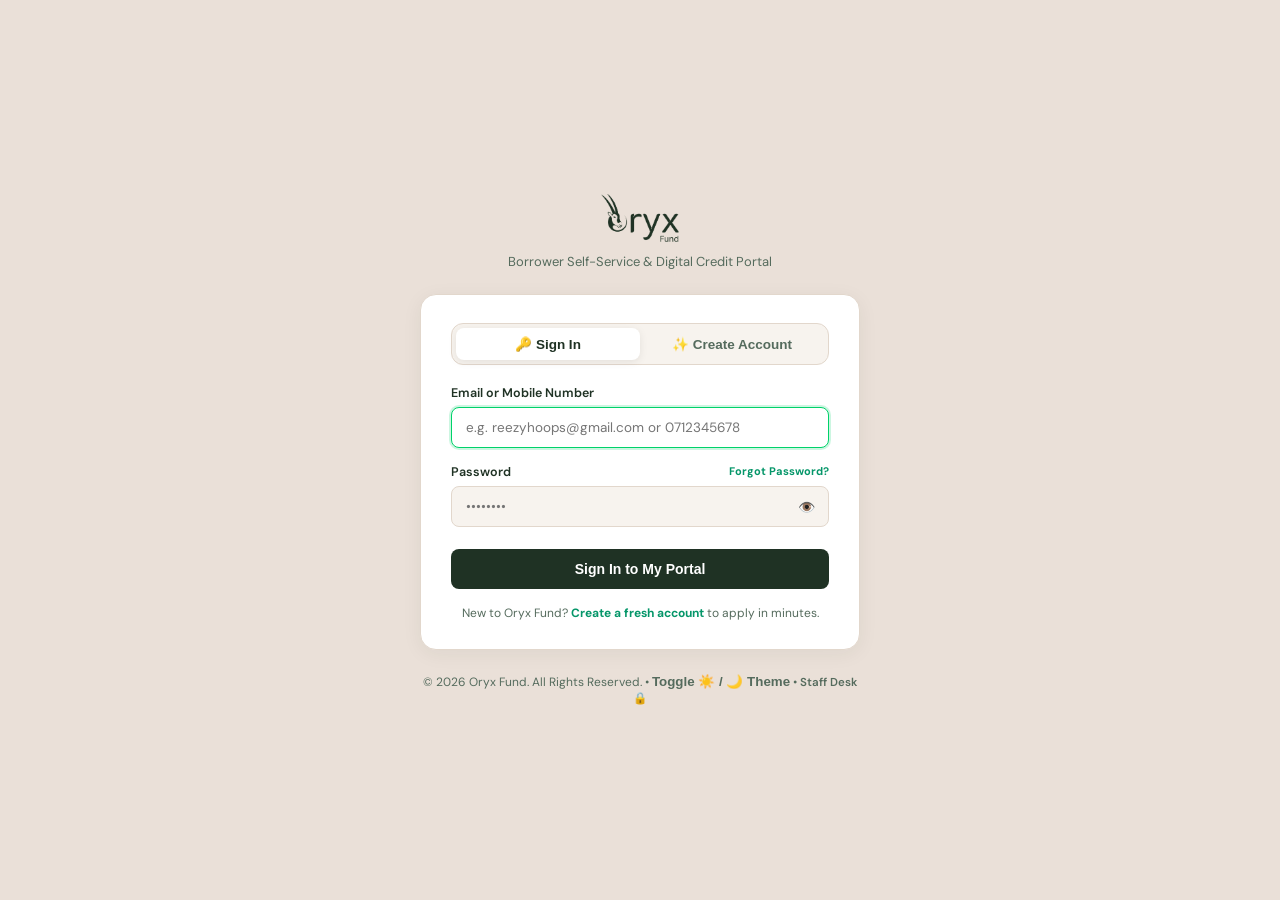
==== index.html @ a0e49831 "fix(theme): Remove noise overlay and set clean neutral obsidian dark mode background" ====
<!DOCTYPE html>
<html lang="en" data-theme="light">
<head>
  <meta charset="UTF-8">
  <meta name="viewport" content="width=device-width, initial-scale=1.0">
  <title>My Loans — Oryx Fund</title>
  <meta name="description" content="View active loans, amortizations, submit repayments via M-Pesa STK Push, and track applications.">
  <link rel="icon" type="image/png" href="assets/images/oryx-mark-dark.png">
  
  <link rel="preconnect" href="https://fonts.googleapis.com">
  <link rel="preconnect" href="https://fonts.gstatic.com" crossorigin>
  <link href="https://fonts.googleapis.com/css2?family=DM+Sans:ital,opsz,wght@0,9..40,400;0,9..40,500;0,9..40,600;0,9..40,700;0,9..40,800&family=IBM+Plex+Mono:wght@400;500;600;700&display=swap" rel="stylesheet">

  <style>
/* ==========================================================================
   ORYX FUND DIGITAL LENDING PLATFORM — BESPOKE CINEMATIC STYLES
   ========================================================================== */
:root, [data-theme="light"], [data-theme-mode="light"] {
  --bg-body: #EAE0D8;
  --bg-card: #FFFFFF;
  --bg-surface: #F5EFEA;
  --bg-surface-elevated: #FFFFFF;
  --text-color: #121A14;
  --text-muted: #556B5D;
  --text-dim: #7E9284;
  --border-color: #D8CCC1;
  --border-light: #ECE5DC;
  --primary-color: #1F3224;
  --primary-hover: #16251A;
  --accent-green: #059669;
  --accent-emerald: #00D26A;
  --accent-gold: #C1440E;
  --accent-amber: #D97706;
  --accent-red: #DC2626;
  --hero-bg: #1F3224;
  --hero-text: #FAF8F5;
  --card-shadow: 0 4px 24px rgba(31, 50, 36, 0.07);
  --modal-backdrop: rgba(18, 26, 20, 0.65);
  --font-body: -apple-system, BlinkMacSystemFont, "DM Sans", "Segoe UI", Roboto, sans-serif;
  --font-mono: 'IBM Plex Mono', SFMono-Regular, Menlo, Monaco, Consolas, monospace;
}

[data-theme="dark"], html.dark, body.dark, [data-theme-mode="dark"] {
  --bg-body: #09090B;
  --bg-card: #121215;
  --bg-surface: #18181C;
  --bg-surface-elevated: #202025;
  --text-color: #FAF8F5;
  --text-muted: #A1A1AA;
  --text-dim: #71717A;
  --border-color: #27272A;
  --border-light: #1E1E22;
  --primary-color: #00D26A;
  --primary-hover: #05E575;
  --accent-green: #00D26A;
  --accent-emerald: #00D26A;
  --accent-gold: #F59E0B;
  --accent-amber: #F59E0B;
  --accent-red: #EF4444;
  --hero-bg: #121215;
  --hero-text: #FAF8F5;
  --card-shadow: 0 12px 32px -5px rgba(0, 0, 0, 0.7);
  --modal-backdrop: rgba(0, 0, 0, 0.85);
}

* {
  box-sizing: border-box;
  margin: 0;
  padding: 0;
  transition: background-color 0.15s ease, border-color 0.15s ease, color 0.15s ease;
}

body {
  background-color: var(--bg-body) !important;
  color: var(--text-color) !important;
  font-family: var(--font-body) !important;
  min-height: 100vh;
  line-height: 1.5;
  overflow-x: hidden;
}

/* CLEAN BESPOKE STYLING */

/* FULL-WIDTH STICKY NAVBAR */
.oryx-navbar {
  position: sticky;
  top: 0;
  z-index: 1000;
  background: rgba(234, 224, 216, 0.94);
  backdrop-filter: blur(14px);
  -webkit-backdrop-filter: blur(14px);
  border-bottom: 1px solid var(--border-color);
  padding: 10px 24px;
  width: 100%;
  box-sizing: border-box;
}

[data-theme="dark"] .oryx-navbar,
html.dark .oryx-navbar {
  background: rgba(9, 9, 11, 0.94);
  border-bottom-color: var(--border-color);
}

.oryx-nav-inner {
  max-width: 1080px;
  margin: 0 auto;
  display: flex;
  align-items: center;
  justify-content: space-between;
  gap: 16px;
}

.oryx-brand {
  display: flex;
  align-items: center;
  text-decoration: none;
}

.oryx-logo-img {
  height: 38px;
  width: auto;
  max-width: 150px;
  object-fit: contain;
  display: block;
}

.oryx-logo-light { display: block !important; }
.oryx-logo-dark { display: none !important; }

[data-theme="dark"] .oryx-logo-light,
html.dark .oryx-logo-light {
  display: none !important;
}

[data-theme="dark"] .oryx-logo-dark,
html.dark .oryx-logo-dark {
  display: block !important;
}

/* CAPSULE NAV SYSTEM */
.oryx-nav-desktop-capsules {
  display: flex;
  align-items: center;
  gap: 10px;
}

.oryx-capsules-nav {
  display: flex;
  align-items: center;
  gap: 4px;
  background: rgba(31, 50, 36, 0.05);
  padding: 4px;
  border-radius: 9999px;
  border: 1px solid var(--border-color);
}

[data-theme="dark"] .oryx-capsules-nav,
html.dark .oryx-capsules-nav {
  background: var(--bg-surface);
  border-color: var(--border-color);
}

.oryx-capsule-tab {
  display: inline-flex;
  align-items: center;
  justify-content: center;
  padding: 6px 16px;
  border-radius: 9999px;
  font-size: 13px;
  font-weight: 500;
  color: var(--text-color);
  text-decoration: none;
  transition: all 0.15s ease;
  white-space: nowrap;
}

[data-theme="dark"] .oryx-capsule-tab,
html.dark .oryx-capsule-tab {
  color: #FAF8F5;
}

.oryx-capsule-tab:hover:not(.active) {
  background: rgba(31, 50, 36, 0.07);
}

[data-theme="dark"] .oryx-capsule-tab:hover:not(.active),
html.dark .oryx-capsule-tab:hover:not(.active) {
  background: rgba(255, 255, 255, 0.08);
}

.oryx-capsule-tab.active {
  background: #1F3224 !important;
  color: #FFFFFF !important;
  font-weight: 700;
  box-shadow: 0 2px 8px rgba(31, 50, 36, 0.25);
}

[data-theme="dark"] .oryx-capsule-tab.active,
html.dark .oryx-capsule-tab.active {
  background: #00D26A !important;
  color: #000000 !important;
  box-shadow: 0 2px 10px rgba(0, 210, 106, 0.35);
}

.oryx-theme-toggle-btn {
  width: 36px;
  height: 36px;
  border-radius: 50%;
  background: transparent;
  border: 1px solid var(--border-color);
  color: var(--text-color);
  display: flex;
  align-items: center;
  justify-content: center;
  cursor: pointer;
  transition: all 0.15s ease;
}

[data-theme="dark"] .oryx-theme-toggle-btn,
html.dark .oryx-theme-toggle-btn {
  border-color: var(--border-color);
  color: #FAF8F5;
}

.oryx-theme-toggle-btn:hover {
  border-color: var(--primary-color);
  transform: translateY(-1px);
}

.sun-icon { display: none; }
.moon-icon { display: block; }

[data-theme="dark"] .sun-icon,
html.dark .sun-icon { display: block; }

[data-theme="dark"] .moon-icon,
html.dark .moon-icon { display: none; }

/* MOBILE NAVIGATION */
.oryx-nav-mobile-right { display: none; }
.oryx-mobile-capsules-bar { display: none; }

@media (max-width: 768px) {
  .oryx-nav-desktop-capsules { display: none !important; }
  .oryx-nav-mobile-right {
    display: flex !important;
    align-items: center;
    gap: 8px;
  }
  .oryx-mobile-capsules-bar {
    display: block !important;
    padding-top: 6px;
    margin-top: 6px;
    border-top: 1px solid var(--border-color);
  }
  .oryx-mobile-capsules-track {
    display: flex;
    align-items: center;
    gap: 6px;
    overflow-x: auto;
    padding-bottom: 4px;
  }
  .oryx-mobile-capsules-track .oryx-capsule-tab {
    padding: 5px 12px;
    font-size: 12px;
    border: 1px solid var(--border-color);
    background: var(--bg-card);
  }
}

/* MAIN CONTAINER */
.oryx-portal-wrapper {
  max-width: 1080px;
  margin: 24px auto 80px;
  padding: 0 16px;
  box-sizing: border-box;
}

/* HERO CARD (EXACT LOCALHOST 1:1) */
.oryx-hero-card {
  background: var(--hero-bg);
  color: #FFFFFF;
  border-radius: 16px;
  padding: 24px 28px;
  margin-bottom: 24px;
  box-shadow: 0 8px 24px rgba(31, 50, 36, 0.12);
  position: relative;
}

[data-theme="dark"] .oryx-hero-card {
  background: var(--hero-bg);
  border: 1px solid var(--border-color);
  box-shadow: 0 8px 32px rgba(0, 0, 0, 0.6);
}

.hero-top-row {
  display: flex;
  align-items: center;
  justify-content: space-between;
  margin-bottom: 12px;
}

.oryx-badge {
  display: inline-block;
  background: rgba(255, 255, 255, 0.12);
  border: 1px solid rgba(255, 255, 255, 0.2);
  color: #FAF8F5;
  font-size: 11px;
  font-weight: 700;
  letter-spacing: 0.08em;
  padding: 4px 10px;
  border-radius: 20px;
  text-transform: uppercase;
}

.user-greeting {
  font-size: 12.5px;
  color: #D6DFD8;
  font-weight: 500;
}

.hero-main-row {
  display: flex;
  align-items: flex-end;
  justify-content: space-between;
  gap: 20px;
}

.oryx-title {
  font-size: 24px;
  font-weight: 700;
  margin: 0 0 6px 0;
  color: #FAF8F5;
  letter-spacing: -0.01em;
}

.oryx-subtitle {
  font-size: 13.5px;
  color: #D6DFD8;
  margin: 0;
  max-width: 620px;
  line-height: 1.45;
}

.oryx-hero-btn {
  display: inline-flex;
  align-items: center;
  gap: 6px;
  background: #FFFFFF !important;
  color: #1F3224 !important;
  font-size: 13.5px;
  font-weight: 700;
  padding: 10px 18px;
  border-radius: 8px;
  text-decoration: none;
  white-space: nowrap;
  transition: all 0.15s ease;
  box-shadow: 0 2px 8px rgba(0, 0, 0, 0.15);
}

.oryx-hero-btn:hover {
  background: #FAF8F5 !important;
  transform: translateY(-1px);
}

[data-theme="dark"] .oryx-hero-btn {
  background: #00D26A !important;
  color: #000000 !important;
  font-weight: 800 !important;
}
[data-theme="dark"] .oryx-hero-btn:hover {
  background: #05E575 !important;
}

/* 4-STEP WIZARD STEPPERS */
.oryx-steps-container {
  display: flex;
  align-items: center;
  justify-content: space-between;
  margin-top: 24px;
  padding-top: 20px;
  border-top: 1px solid rgba(255, 255, 255, 0.15);
}

.oryx-step {
  display: flex;
  align-items: center;
  gap: 8px;
  cursor: pointer;
  opacity: 0.55;
  transition: all 0.2s ease;
}

.oryx-step.active {
  opacity: 1;
  font-weight: 700;
}

.oryx-step.completed {
  opacity: 0.95;
}

.step-num {
  width: 24px;
  height: 24px;
  border-radius: 50%;
  background: rgba(255, 255, 255, 0.15);
  color: #FFFFFF;
  display: flex;
  align-items: center;
  justify-content: center;
  font-size: 11.5px;
  font-weight: 700;
  border: 1px solid rgba(255, 255, 255, 0.3);
}

.oryx-step.active .step-num {
  background: #FFFFFF;
  color: #1F3224;
  border-color: #FFFFFF;
}

[data-theme="dark"] .oryx-step.active .step-num {
  background: #00D26A;
  color: #000000;
  border-color: #00D26A;
}

.oryx-step.completed .step-num {
  background: rgba(0, 210, 106, 0.3);
  color: #00D26A;
  border-color: #00D26A;
}

.step-label {
  font-size: 12.5px;
  color: #FAF8F5;
}

.step-divider {
  flex: 1;
  height: 1px;
  background: rgba(255, 255, 255, 0.2);
  margin: 0 12px;
}

.step-divider.completed {
  background: #00D26A;
}

/* STATS KPI GRID */
.oryx-stats-grid {
  display: grid;
  grid-template-columns: repeat(3, 1fr);
  gap: 16px;
  margin-bottom: 24px;
}

.oryx-stat-card {
  background: var(--bg-card);
  border: 1px solid var(--border-color);
  border-radius: 14px;
  padding: 18px 20px;
  display: flex;
  align-items: center;
  gap: 16px;
  box-shadow: var(--card-shadow);
  transition: transform 0.2s cubic-bezier(0.25, 0.46, 0.45, 0.94), box-shadow 0.2s ease;
}

.oryx-stat-card:hover {
  transform: translateY(-3px);
  box-shadow: 0 8px 24px rgba(0, 0, 0, 0.1);
}

.stat-icon-wrap {
  width: 44px;
  height: 44px;
  border-radius: 10px;
  background: var(--bg-surface);
  border: 1px solid var(--border-color);
  display: flex;
  align-items: center;
  justify-content: center;
  color: var(--primary-color);
  flex-shrink: 0;
}

[data-theme="dark"] .stat-icon-wrap {
  color: #00D26A;
}

.stat-icon-wrap.highlight {
  color: #D97706;
}

.stat-content {
  display: flex;
  flex-direction: column;
}

.stat-label {
  font-size: 11px;
  font-weight: 700;
  color: var(--text-muted);
  text-transform: uppercase;
  letter-spacing: 0.05em;
  font-family: var(--font-mono);
  margin-bottom: 4px;
}

.stat-val {
  font-size: 18px;
  font-weight: 700;
  color: var(--text-color);
  font-family: var(--font-mono);
}

/* PORTAL CARDS & FORMS */
.oryx-portal-card {
  background: var(--bg-card);
  border: 1px solid var(--border-color);
  border-radius: 16px;
  padding: 26px 28px;
  margin-bottom: 24px;
  box-shadow: var(--card-shadow);
}

.card-section-head {
  display: flex;
  align-items: center;
  justify-content: space-between;
  margin-bottom: 20px;
  padding-bottom: 14px;
  border-bottom: 1px solid var(--border-light);
}

.section-title {
  font-size: 18px;
  font-weight: 700;
  color: var(--text-color);
  margin: 0 0 4px 0;
}

.section-desc {
  font-size: 13px;
  color: var(--text-muted);
  margin: 0;
}

/* EMPTY STATES */
.oryx-empty-state {
  padding: 40px 20px;
  text-align: center;
  display: flex;
  flex-direction: column;
  align-items: center;
  justify-content: center;
}

.empty-icon-wrap {
  width: 56px;
  height: 56px;
  border-radius: 50%;
  background: var(--bg-surface);
  border: 1px solid var(--border-color);
  display: flex;
  align-items: center;
  justify-content: center;
  color: var(--text-muted);
  margin-bottom: 16px;
}

.empty-title {
  font-size: 16px;
  font-weight: 700;
  color: var(--text-color);
  margin-bottom: 6px;
}

.empty-desc {
  font-size: 13.5px;
  color: var(--text-muted);
  max-width: 440px;
  line-height: 1.45;
  margin-bottom: 20px;
}

/* BUTTONS & CONTROLS */
.oryx-btn {
  display: inline-flex;
  align-items: center;
  justify-content: center;
  gap: 8px;
  padding: 10px 20px;
  border-radius: 8px;
  font-size: 13.5px;
  font-weight: 700;
  cursor: pointer;
  border: none;
  transition: all 0.18s cubic-bezier(0.25, 0.46, 0.45, 0.94);
  text-decoration: none;
}

.oryx-btn:hover {
  transform: scale(1.02);
}

.oryx-btn-primary {
  background: #1F3224 !important;
  color: #FFFFFF !important;
  box-shadow: 0 2px 8px rgba(31, 50, 36, 0.15);
}

.oryx-btn-primary:hover {
  background: #2D4834 !important;
}

[data-theme="dark"] .oryx-btn-primary {
  background: #00D26A !important;
  border: none !important;
  color: #000000 !important;
  font-weight: 800 !important;
}

[data-theme="dark"] .oryx-btn-primary:hover {
  background: #05E575 !important;
}

.oryx-btn-secondary {
  background: var(--bg-surface) !important;
  color: var(--text-color) !important;
  border: 1px solid var(--border-color) !important;
}

.oryx-btn-secondary:hover {
  background: var(--border-light) !important;
}

.oryx-btn-mpesa {
  background: linear-gradient(135deg, #00D26A 0%, #059669 100%) !important;
  color: #000000 !important;
  font-weight: 800 !important;
  box-shadow: 0 4px 14px rgba(0, 210, 106, 0.35) !important;
}

.oryx-btn-mpesa:hover {
  background: linear-gradient(135deg, #00FF80 0%, #00D26A 100%) !important;
  box-shadow: 0 6px 18px rgba(0, 210, 106, 0.45) !important;
}

.oryx-btn-express {
  background: linear-gradient(135deg, #00D26A 0%, #059669 100%) !important;
  color: #000000 !important;
  font-weight: 800 !important;
  box-shadow: 0 4px 14px rgba(0, 210, 106, 0.35) !important;
}

.oryx-btn-express:hover {
  background: linear-gradient(135deg, #00FF80 0%, #00D26A 100%) !important;
  box-shadow: 0 6px 18px rgba(0, 210, 106, 0.45) !important;
}

/* FORM INPUTS & GRIDS */
.form-grid-2 {
  display: grid;
  grid-template-columns: 1fr 1fr;
  gap: 16px;
  margin-bottom: 16px;
}

.form-grid-3 {
  display: grid;
  grid-template-columns: repeat(3, 1fr);
  gap: 16px;
  margin-bottom: 16px;
}

@media (max-width: 768px) {
  .oryx-stats-grid { grid-template-columns: 1fr; }
  .form-grid-2, .form-grid-3 { grid-template-columns: 1fr; }
  .hero-main-row { flex-direction: column; align-items: flex-start; }
  .oryx-steps-container { flex-direction: column; align-items: flex-start; gap: 12px; }
  .step-divider { display: none; }
}

.form-group {
  display: flex;
  flex-direction: column;
  margin-bottom: 14px;
}

.form-label {
  font-size: 12.5px;
  font-weight: 600;
  color: var(--text-color);
  margin-bottom: 6px;
}

.req { color: #DC2626; margin-left: 2px; }

.form-control, .oryx-input, .oryx-select {
  width: 100%;
  padding: 10px 14px;
  border-radius: 8px;
  border: 1px solid var(--border-color);
  background: var(--bg-surface);
  color: var(--text-color);
  font-size: 13.5px;
  font-family: var(--font-body);
  outline: none;
  box-sizing: border-box;
  transition: all 0.15s ease;
}

.form-control:focus, .oryx-input:focus, .oryx-select:focus {
  border-color: var(--primary-color);
  background: var(--bg-card);
  box-shadow: 0 0 0 2px rgba(31, 50, 36, 0.12);
}

[data-theme="dark"] .form-control:focus,
[data-theme="dark"] .oryx-input:focus,
[data-theme="dark"] .oryx-select:focus {
  box-shadow: 0 0 0 2px rgba(0, 210, 106, 0.25);
}

/* PRODUCT CARDS GRID */
.product-cards-grid {
  display: grid;
  grid-template-columns: repeat(2, 1fr);
  gap: 14px;
  margin-bottom: 20px;
}

@media (max-width: 600px) {
  .product-cards-grid { grid-template-columns: 1fr; }
}

.product-card {
  border: 1.5px solid var(--border-color);
  background: var(--bg-surface);
  border-radius: 12px;
  padding: 16px;
  cursor: pointer;
  transition: all 0.2s ease;
}

.product-card:hover {
  border-color: var(--primary-color);
  background: var(--bg-card);
  transform: translateY(-2px);
}

.product-card.selected {
  border-color: var(--primary-color);
  background: rgba(31, 50, 36, 0.04);
  box-shadow: 0 0 0 2px var(--primary-color);
}

[data-theme="dark"] .product-card.selected {
  border-color: #00D26A;
  background: rgba(0, 210, 106, 0.08);
  box-shadow: 0 0 0 2px #00D26A;
}

.pcard-title {
  font-size: 14.5px;
  font-weight: 700;
  color: var(--text-color);
  margin-bottom: 4px;
}

.pcard-desc {
  font-size: 12px;
  color: var(--text-muted);
  margin-bottom: 8px;
}

.pcard-rate {
  font-size: 12px;
  font-weight: 700;
  color: var(--accent-green);
  font-family: var(--font-mono);
}

/* LIVE METRICS HUD */
.metrics-live-hud {
  display: grid;
  grid-template-columns: repeat(4, 1fr);
  gap: 12px;
  background: var(--bg-surface);
  border: 1px solid var(--border-color);
  border-radius: 12px;
  padding: 16px 20px;
  margin: 20px 0;
}

@media (max-width: 768px) {
  .metrics-live-hud { grid-template-columns: 1fr 1fr; }
}

.hud-title {
  font-size: 10.5px;
  font-weight: 700;
  color: var(--text-muted);
  text-transform: uppercase;
  letter-spacing: 0.05em;
}

.hud-number {
  font-family: var(--font-mono);
  font-size: 17px;
  font-weight: 700;
  color: var(--text-color);
  margin-top: 4px;
}

/* DISBURSAL CARDS */
.disbursal-options-grid {
  display: grid;
  grid-template-columns: 1fr 1fr;
  gap: 14px;
  margin-top: 8px;
}

@media (max-width: 600px) {
  .disbursal-options-grid { grid-template-columns: 1fr; }
}

.disbursal-option-card {
  border: 1.5px solid var(--border-color);
  background: var(--bg-surface);
  border-radius: 12px;
  padding: 14px 16px;
  display: flex;
  align-items: center;
  gap: 12px;
  cursor: pointer;
  transition: all 0.15s ease;
}

.disbursal-option-card.selected {
  border-color: var(--primary-color);
  background: rgba(31, 50, 36, 0.04);
  box-shadow: 0 0 0 2px var(--primary-color);
}

[data-theme="dark"] .disbursal-option-card.selected {
  border-color: #00D26A;
  background: rgba(0, 210, 106, 0.08);
  box-shadow: 0 0 0 2px #00D26A;
}

/* DTI METER */
.dti-meter-wrapper {
  background: var(--bg-surface);
  border: 1px solid var(--border-color);
  border-radius: 12px;
  padding: 16px 20px;
  margin-top: 14px;
}

.dti-bar-track {
  height: 8px;
  background: rgba(0,0,0,0.1);
  border-radius: 4px;
  position: relative;
  overflow: hidden;
  margin: 10px 0;
}

[data-theme="dark"] .dti-bar-track {
  background: rgba(255,255,255,0.1);
}

.dti-bar-fill {
  height: 100%;
  width: 32%;
  background: linear-gradient(90deg, #00D26A 0%, #D97706 70%, #EF4444 100%);
  border-radius: 4px;
  transition: width 0.3s cubic-bezier(0.25, 0.46, 0.45, 0.94);
}

/* DROPZONE STYLES */
.oryx-dropzone {
  border: 2px dashed var(--border-color);
  background: var(--bg-surface);
  border-radius: 12px;
  padding: 24px 20px;
  text-align: center;
  cursor: pointer;
  transition: all 0.2s ease;
  position: relative;
}

.oryx-dropzone:hover, .oryx-dropzone.dragover {
  border-color: var(--accent-emerald);
  background: rgba(0, 210, 106, 0.04);
}

.dropzone-icon {
  font-size: 28px;
  margin-bottom: 8px;
}

.uploaded-file-chip {
  display: inline-flex;
  align-items: center;
  gap: 8px;
  background: rgba(0, 210, 106, 0.15);
  border: 1px solid #00D26A;
  color: var(--text-color);
  padding: 6px 14px;
  border-radius: 20px;
  font-size: 12px;
  font-weight: 600;
  margin-top: 10px;
}

/* MODAL SYSTEM (REPLACING PROMPT/ALERT) */
.oryx-modal-backdrop {
  position: fixed;
  top: 0; left: 0; right: 0; bottom: 0;
  background: var(--modal-backdrop);
  backdrop-filter: blur(10px);
  -webkit-backdrop-filter: blur(10px);
  display: flex;
  align-items: center;
  justify-content: center;
  z-index: 9999;
  padding: 20px;
  opacity: 0;
  pointer-events: none;
  transition: opacity 0.22s ease;
}

.oryx-modal-backdrop.active {
  opacity: 1;
  pointer-events: auto;
}

.oryx-modal-card {
  background: var(--bg-card);
  border: 1px solid var(--border-color);
  border-radius: 18px;
  padding: 32px 28px;
  max-width: 480px;
  width: 100%;
  box-shadow: 0 20px 60px rgba(0, 0, 0, 0.5);
  transform: scale(0.95);
  transition: transform 0.22s cubic-bezier(0.16, 1, 0.3, 1);
  position: relative;
}

.oryx-modal-backdrop.active .oryx-modal-card {
  transform: scale(1);
}

.modal-close-btn {
  position: absolute;
  top: 18px; right: 20px;
  background: transparent;
  border: none;
  font-size: 18px;
  color: var(--text-muted);
  cursor: pointer;
}

.modal-close-btn:hover { color: var(--text-color); }

/* AMORTIZATION TABLE ACCORDION */
.amort-table-wrap {
  margin-top: 20px;
  border: 1px solid var(--border-color);
  border-radius: 12px;
  overflow: hidden;
}

.amort-table {
  width: 100%;
  border-collapse: collapse;
  font-size: 12.5px;
}

.amort-table th {
  background: var(--bg-surface);
  color: var(--text-muted);
  font-weight: 700;
  text-align: left;
  padding: 10px 14px;
  border-bottom: 1px solid var(--border-color);
  font-family: var(--font-mono);
  font-size: 11px;
}

.amort-table td {
  padding: 10px 14px;
  border-bottom: 1px solid var(--border-light);
  color: var(--text-color);
  font-family: var(--font-mono);
}

.amort-table tr:last-child td {
  border-bottom: none;
}

/* LOAN PROGRESS PIPELINE */
.pipeline-track {
  display: flex;
  align-items: center;
  justify-content: space-between;
  margin: 16px 0 8px;
}

.pipeline-node {
  display: flex;
  flex-direction: column;
  align-items: center;
  gap: 4px;
  font-size: 11px;
  font-weight: 700;
}

.pipeline-dot {
  width: 22px;
  height: 22px;
  border-radius: 50%;
  background: var(--bg-surface);
  border: 1.5px solid var(--border-color);
  display: flex;
  align-items: center;
  justify-content: center;
  font-size: 10px;
}

.pipeline-node.done .pipeline-dot {
  background: #00D26A;
  color: #000;
  border-color: #00D26A;
}

.pipeline-node.current .pipeline-dot {
  background: #D97706;
  color: #FFF;
  border-color: #D97706;
  box-shadow: 0 0 0 3px rgba(217, 119, 6, 0.25);
  animation: pulseNode 1.5s infinite;
}

@keyframes pulseNode {
  0%, 100% { transform: scale(1); }
  50% { transform: scale(1.15); }
}

.pipeline-line {
  flex: 1;
  height: 2px;
  background: var(--border-color);
  margin: 0 6px 16px;
}

.pipeline-line.done {
  background: #00D26A;
}

/* APPLICATIONS LIST CARDS */
.app-item-card {
  border: 1px solid var(--border-color);
  background: var(--bg-surface);
  border-radius: 12px;
  padding: 18px 20px;
  display: flex;
  align-items: center;
  justify-content: space-between;
  margin-bottom: 12px;
  gap: 16px;
}

@media (max-width: 600px) {
  .app-item-card { flex-direction: column; align-items: flex-start; }
}

.app-item-info {
  display: flex;
  flex-direction: column;
  gap: 4px;
}

.app-item-id {
  font-family: var(--font-mono);
  font-size: 13px;
  font-weight: 700;
  color: var(--primary-color);
}

[data-theme="dark"] .app-item-id {
  color: #00D26A;
}

.app-item-prod {
  font-size: 15px;
  font-weight: 700;
  color: var(--text-color);
}

.app-item-meta {
  font-size: 12.5px;
  color: var(--text-muted);
}

.app-item-right {
  display: flex;
  flex-direction: column;
  align-items: flex-end;
  gap: 6px;
}

@media (max-width: 600px) {
  .app-item-right { align-items: flex-start; }
}

.app-item-amt {
  font-family: var(--font-mono);
  font-size: 17px;
  font-weight: 700;
  color: var(--text-color);
}

.app-item-badge {
  font-size: 11px;
  font-weight: 700;
  padding: 3px 10px;
  border-radius: 20px;
  text-transform: uppercase;
}

.badge-review {
  background: #FEF3C7;
  color: #92400E;
  border: 1px solid #FCD34D;
}

[data-theme="dark"] .badge-review {
  background: #3B2D0B;
  color: #FCD34D;
  border-color: #78350F;
}

.badge-approved {
  background: #DCFCE7;
  color: #166534;
  border: 1px solid #86EFAC;
}

[data-theme="dark"] .badge-approved {
  background: #0D3319;
  color: #86EFAC;
  border-color: #14532D;
}

/* SUCCESS CARD */
.oryx-success-card {
  background: var(--bg-card);
  border: 1px solid var(--border-color);
  border-radius: 16px;
  padding: 40px 32px;
  text-align: center;
  box-shadow: var(--card-shadow);
  max-width: 680px;
  margin: 0 auto;
}

.success-icon-wrap {
  width: 72px;
  height: 72px;
  border-radius: 50%;
  background: rgba(0, 210, 106, 0.15);
  border: 2px solid #00D26A;
  color: #00D26A;
  display: flex;
  align-items: center;
  justify-content: center;
  margin: 0 auto 20px;
}

.success-title {
  font-size: 24px;
  font-weight: 700;
  color: var(--text-color);
  margin-bottom: 8px;
}

.success-desc {
  font-size: 14px;
  color: var(--text-muted);
  max-width: 480px;
  margin: 0 auto 24px;
  line-height: 1.5;
}

.app-ref-box {
  background: var(--bg-surface);
  border: 1px dashed var(--border-color);
  border-radius: 10px;
  padding: 12px 20px;
  display: inline-block;
  margin-bottom: 24px;
}

.ref-label {
  display: block;
  font-size: 11px;
  font-weight: 700;
  color: var(--text-muted);
  text-transform: uppercase;
  margin-bottom: 2px;
}

.ref-code {
  font-family: var(--font-mono);
  font-size: 18px;
  font-weight: 700;
  color: var(--primary-color);
}

[data-theme="dark"] .ref-code {
  color: #00D26A;
}

/* PASSWORD STRENGTH */
.pass-strength-bar {
  display: flex;
  gap: 4px;
  height: 4px;
  margin-top: 6px;
}

.strength-segment {
  flex: 1;
  background: var(--border-color);
  border-radius: 2px;
  transition: background-color 0.2s ease;
}

.strength-segment.active-weak { background: #EF4444; }
.strength-segment.active-fair { background: #F59E0B; }
.strength-segment.active-good { background: #10B981; }
.strength-segment.active-strong { background: #00D26A; }

  </style>
</head>
<body >

  <!-- Sticky Full-Width Localhost Header -->
  <header class="oryx-navbar">
    <div class="oryx-nav-inner">
      <a href="index.html" class="oryx-brand" title="Oryx Fund">
        <img src="assets/images/oryx_logo_light.png" alt="Oryx Fund" class="oryx-logo-img oryx-logo-light">
        <img src="assets/images/oryx_logo_dark.png" alt="Oryx Fund" class="oryx-logo-img oryx-logo-dark">
      </a>

      <div class="oryx-nav-desktop-capsules">
        <nav class="oryx-capsules-nav">
          <a href="index.html" class="oryx-capsule-tab active">My Portal</a>
          <a href="apply.html" class="oryx-capsule-tab">Loan Application</a>
          <a href="my_account.html" class="oryx-capsule-tab" id="navUserPill">
            <svg class="capsule-user-icon" width="13.5" height="13.5" viewBox="0 0 24 24" fill="none" stroke="currentColor" stroke-width="2" stroke-linecap="round" stroke-linejoin="round" style="margin-right: 5px;">
              <path d="M20 21v-2a4 4 0 0 0-4-4H8a4 4 0 0 0-4 4v2"></path>
              <circle cx="12" cy="7" r="4"></circle>
            </svg>
            <span>Account</span>
          </a>
        </nav>

        <button type="button" class="oryx-theme-toggle-btn" id="oryxThemeToggle" onclick="toggleOryxTheme()" aria-label="Toggle Theme" title="Toggle Light / Dark Mode">
          <svg class="theme-icon sun-icon" width="16" height="16" viewBox="0 0 24 24" fill="none" stroke="currentColor" stroke-width="2" stroke-linecap="round" stroke-linejoin="round"><circle cx="12" cy="12" r="5"/><line x1="12" y1="1" x2="12" y2="3"/><line x1="12" y1="21" x2="12" y2="23"/><line x1="4.22" y1="4.22" x2="5.64" y2="5.64"/><line x1="18.36" y1="18.36" x2="19.78" y2="19.78"/><line x1="1" y1="12" x2="3" y2="12"/><line x1="21" y1="12" x2="23" y2="12"/><line x1="4.22" y1="19.78" x2="5.64" y2="18.36"/><line x1="18.36" y1="5.64" x2="19.78" y2="4.22"/></svg>
          <svg class="theme-icon moon-icon" width="16" height="16" viewBox="0 0 24 24" fill="none" stroke="currentColor" stroke-width="2" stroke-linecap="round" stroke-linejoin="round"><path d="M21 12.79A9 9 0 1 1 11.21 3 7 7 0 0 0 21 12.79z"/></svg>
        </button>
      </div>

      <!-- Mobile Top Right -->
      <div class="oryx-nav-mobile-right">
        <a href="my_account.html" class="oryx-capsule-tab" id="navUserPillMobile">
          <svg class="capsule-user-icon" width="13" height="13" viewBox="0 0 24 24" fill="none" stroke="currentColor" stroke-width="2" stroke-linecap="round" stroke-linejoin="round" style="margin-right: 4px;">
            <path d="M20 21v-2a4 4 0 0 0-4-4H8a4 4 0 0 0-4 4v2"></path>
            <circle cx="12" cy="7" r="4"></circle>
          </svg>
          <span>Account</span>
        </a>
        <button type="button" class="oryx-theme-toggle-btn" onclick="toggleOryxTheme()" aria-label="Toggle Theme">
          <svg class="theme-icon sun-icon" width="15" height="15" viewBox="0 0 24 24" fill="none" stroke="currentColor" stroke-width="2"><circle cx="12" cy="12" r="5"/></svg>
          <svg class="theme-icon moon-icon" width="15" height="15" viewBox="0 0 24 24" fill="none" stroke="currentColor" stroke-width="2"><path d="M21 12.79A9 9 0 1 1 11.21 3 7 7 0 0 0 21 12.79z"/></svg>
        </button>
      </div>
    </div>

    <!-- Mobile Sub-Header Capsule Tabs Bar -->
    <div class="oryx-mobile-capsules-bar">
      <nav class="oryx-mobile-capsules-track">
        <a href="index.html" class="oryx-capsule-tab active">My Portal</a>
        <a href="apply.html" class="oryx-capsule-tab">Loan Application</a>
        <a href="my_account.html" class="oryx-capsule-tab">Account</a>
      </nav>
    </div>
  </header>

  <main class="oryx-portal-wrapper">

    <!-- Hero Card (Matching Localhost 1:1) -->
    <div class="oryx-hero-card">
      <div class="hero-top-row">
        <div class="oryx-badge">MY PORTAL</div>
        <span class="user-greeting" id="heroAccountText">Account: Loading...</span>
      </div>
      <div class="hero-main-row">
        <div>
          <h1 class="oryx-title">My Loans &amp; Repayments</h1>
          <p class="oryx-subtitle">View your active facilities, schedule amortizations, and make instant M-Pesa Paybill repayments.</p>
        </div>
        <div style="display: flex; gap: 10px; flex-wrap: wrap;">
          <button type="button" class="oryx-hero-btn" onclick="openMpesaModal()" style="background:#00D26A !important; color:#000 !important; cursor:pointer;">
            <span>💚 Make Repayment</span>
          </button>
          <a href="apply.html" class="oryx-hero-btn">+ Apply for Loan</a>
        </div>
      </div>
    </div>

    <!-- Summary KPI Stats Grid -->
    <div class="oryx-stats-grid">
      <div class="oryx-stat-card">
        <div class="stat-icon-wrap">
          <svg width="20" height="20" viewBox="0 0 24 24" fill="none" stroke="currentColor" stroke-width="2" stroke-linecap="round" stroke-linejoin="round">
            <rect x="2" y="7" width="20" height="14" rx="2" ry="2"></rect>
            <path d="M16 21V5a2 2 0 0 0-2-2h-4a2 2 0 0 0-2 2v16"></path>
          </svg>
        </div>
        <div class="stat-content">
          <span class="stat-label">Active Loans</span>
          <span class="stat-val" id="statActiveLoans">0</span>
        </div>
      </div>

      <div class="oryx-stat-card">
        <div class="stat-icon-wrap">
          <svg width="20" height="20" viewBox="0 0 24 24" fill="none" stroke="currentColor" stroke-width="2" stroke-linecap="round" stroke-linejoin="round">
            <line x1="12" y1="1" x2="12" y2="23"></line>
            <path d="M17 5H9.5a3.5 3.5 0 0 0 0 7h5a3.5 3.5 0 0 1 0 7H6"></path>
          </svg>
        </div>
        <div class="stat-content">
          <span class="stat-label">Total Principal Borrowed</span>
          <span class="stat-val" id="statPrincipal">KES 0.00</span>
        </div>
      </div>

      <div class="oryx-stat-card">
        <div class="stat-icon-wrap highlight">
          <svg width="20" height="20" viewBox="0 0 24 24" fill="none" stroke="#D97706" stroke-width="2" stroke-linecap="round" stroke-linejoin="round">
            <circle cx="12" cy="12" r="10"></circle>
            <polyline points="12 6 12 12 16 14"></polyline>
          </svg>
        </div>
        <div class="stat-content">
          <span class="stat-label">Outstanding Balance</span>
          <span class="stat-val" id="statOutstanding">KES 0.00</span>
        </div>
      </div>
    </div>

    <!-- Active Facility Details Card -->
    <div class="oryx-portal-card" id="activeLoanSection">
      <div class="card-section-head">
        <div>
          <h3 class="section-title">Active Facility Overview</h3>
          <p class="section-desc">Real-time facility balance, next due date, and M-Pesa STK Push clearing.</p>
        </div>
        <div style="display: flex; gap: 8px;">
          <button type="button" class="oryx-btn oryx-btn-secondary" style="font-size:12px; padding:6px 14px;" onclick="printStatement()">
            📄 Download Statement
          </button>
          <button type="button" class="oryx-btn oryx-btn-mpesa" style="font-size:12px; padding:6px 14px;" onclick="openMpesaModal()">
            ⚡ Pay via M-Pesa
          </button>
        </div>
      </div>

      <div id="activeLoanCardContent">
        <!-- Injected dynamically -->
      </div>
    </div>

    <!-- Application History & Real-Time Pipeline Tracker -->
    <div class="oryx-portal-card">
      <div class="card-section-head">
        <div>
          <h3 class="section-title">Application Status Pipeline</h3>
          <p class="section-desc">Track status updates and review records of your submitted loan applications.</p>
        </div>
      </div>

      <div class="oryx-empty-state" id="appsEmptyState">
        <div class="empty-icon-wrap">
          <svg width="24" height="24" viewBox="0 0 24 24" fill="none" stroke="currentColor" stroke-width="1.8" stroke-linecap="round" stroke-linejoin="round">
            <path d="M14 2H6a2 2 0 0 0-2 2v16a2 2 0 0 0 2 2h12a2 2 0 0 0 2-2V8z"></path>
            <polyline points="14 2 14 8 20 8"></polyline>
            <line x1="16" y1="13" x2="8" y2="13"></line>
            <line x1="16" y1="17" x2="8" y2="17"></line>
            <polyline points="10 9 9 9 8 9"></polyline>
          </svg>
        </div>
        <h4 class="empty-title">No Pending Applications</h4>
        <p class="empty-desc">Your submitted applications will appear here with real-time status tracking.</p>
        <a href="apply.html" class="oryx-btn oryx-btn-primary">+ Apply for a New Loan</a>
      </div>

      <div id="appsListContainer" style="display:none;"></div>
    </div>

  </main>

  <!-- BESPOKE IN-DOM M-PESA STK PUSH REPAYMENT MODAL -->
  <div class="oryx-modal-backdrop" id="mpesaModalBackdrop" onclick="closeMpesaModal(event)">
    <div class="oryx-modal-card" onclick="event.stopPropagation()">
      <button type="button" class="modal-close-btn" onclick="closeMpesaModalDirect()">✕</button>
      
      <!-- Stage 1: Payment Form -->
      <div id="mpesaFormStage">
        <div style="text-align: center; margin-bottom: 20px;">
          <div style="width: 56px; height: 56px; border-radius: 50%; background: rgba(0, 210, 106, 0.15); border: 1.5px solid #00D26A; color: #00D26A; display: flex; align-items: center; justify-content: center; margin: 0 auto 12px; font-size: 24px;">
            💚
          </div>
          <div class="oryx-badge" style="background:rgba(0,210,106,0.15); color:#00D26A; border-color:#00D26A; margin-bottom:6px;">LIPA NA M-PESA ONLINE</div>
          <h3 style="font-size: 19px; font-weight: 700; color: var(--text-color);">Direct M-Pesa Repayment</h3>
          <p style="font-size: 12.5px; color: var(--text-muted); margin-top: 4px;">Paybill: <strong>522522</strong> &bull; Acc: <strong id="mpesaModalAccRef">ACC-LOAN-001</strong></p>
        </div>

        <form onsubmit="handleTriggerMpesaStk(event)">
          <div class="form-group">
            <label class="form-label">M-Pesa Registered Phone Number</label>
            <input type="tel" id="mpesaPhoneInput" class="form-control" placeholder="0712345678" required style="font-family:var(--font-mono); font-size:15px; font-weight:600;">
          </div>

          <div class="form-group">
            <label class="form-label">Repayment Amount (KES)</label>
            <input type="number" id="mpesaAmountInput" class="form-control" placeholder="23750" required min="100" style="font-family:var(--font-mono); font-size:16px; font-weight:700; color:var(--primary-color);">
          </div>

          <div style="display: flex; gap: 8px; margin-bottom: 18px;">
            <button type="button" class="oryx-btn oryx-btn-secondary" style="flex:1; font-size:11.5px; padding:6px;" onclick="setMpesaAmount(23750)">Full Installment (23.7K)</button>
            <button type="button" class="oryx-btn oryx-btn-secondary" style="flex:1; font-size:11.5px; padding:6px;" onclick="setMpesaAmount(10000)">Partial (10K)</button>
            <button type="button" class="oryx-btn oryx-btn-secondary" style="flex:1; font-size:11.5px; padding:6px;" onclick="setMpesaAmount(5000)">Partial (5K)</button>
          </div>

          <button type="submit" class="oryx-btn oryx-btn-mpesa" style="width: 100%; padding: 12px;" id="mpesaTriggerBtn">
            <span>⚡ Send STK Push to Phone</span>
          </button>
        </form>
      </div>

      <!-- Stage 2: STK Countdown & Processing Animation -->
      <div id="mpesaCountdownStage" style="display:none; text-align:center; padding: 20px 0;">
        <div style="width: 68px; height: 68px; border-radius: 50%; border: 3px solid #00D26A; border-top-color: transparent; display: inline-block; animation: spin 1s linear infinite; margin-bottom: 16px;"></div>
        <h3 style="font-size: 18px; font-weight: 700; color: var(--text-color); margin-bottom: 6px;">STK Push Sent to Handset</h3>
        <p style="font-size: 13px; color: var(--text-muted); line-height: 1.45;">Please check your phone (<strong id="mpesaTargetPhoneDisplay">0712345678</strong>) and enter your M-Pesa PIN to authorize payment.</p>
        
        <div style="font-family: var(--font-mono); font-size: 28px; font-weight: 800; color: var(--accent-emerald); margin: 16px 0;" id="stkTimerCount">15s</div>
        <p style="font-size: 11px; color: var(--text-dim);">Connecting to Safaricom Daraja M-Pesa Gateway...</p>
      </div>

      <!-- Stage 3: Instant Success Receipt -->
      <div id="mpesaSuccessStage" style="display:none; text-align:center; padding: 10px 0;">
        <div style="width: 64px; height: 64px; border-radius: 50%; background: rgba(0, 210, 106, 0.2); border: 2px solid #00D26A; color: #00D26A; display: flex; align-items: center; justify-content: center; margin: 0 auto 16px; font-size: 28px;">
          ✓
        </div>
        <h3 style="font-size: 20px; font-weight: 700; color: var(--text-color); margin-bottom: 4px;">Payment Received!</h3>
        <p style="font-size: 13px; color: var(--text-muted); margin-bottom: 16px;">Safaricom M-Pesa Ref: <strong id="mpesaReceiptRef" style="font-family:var(--font-mono); color:var(--primary-color);">QK98210492</strong></p>

        <div style="background:var(--bg-surface); border:1px dashed var(--border-color); border-radius:12px; padding:14px 18px; text-align:left; margin-bottom:20px; font-size:12.5px;">
          <div style="display:flex; justify-content:space-between; margin-bottom:6px;">
            <span style="color:var(--text-muted);">Amount Paid:</span>
            <strong id="mpesaSuccessAmount" style="font-family:var(--font-mono); color:var(--accent-green);">KES 23,750.00</strong>
          </div>
          <div style="display:flex; justify-content:space-between; margin-bottom:6px;">
            <span style="color:var(--text-muted);">New Loan Balance:</span>
            <strong id="mpesaSuccessNewBal" style="font-family:var(--font-mono); color:var(--text-color);">KES 190,000.00</strong>
          </div>
          <div style="display:flex; justify-content:space-between;">
            <span style="color:var(--text-muted);">Status:</span>
            <span style="color:#00D26A; font-weight:700;">Cleared &bull; Instant Ledger Updated</span>
          </div>
        </div>

        <button type="button" class="oryx-btn oryx-btn-primary" style="width:100%;" onclick="closeMpesaModalDirect()">
          Done &amp; Return to Dashboard
        </button>
      </div>

    </div>
  </div>

  <style>
    @keyframes spin { 0% { transform: rotate(0deg); } 100% { transform: rotate(360deg); } }
  </style>

  <script>

    // =========================================================================
    // ORYX FUND SECURE CLIENT AUTHENTICATION & SESSION MANAGER
    // =========================================================================
    const ORYX_AUTH_SALT = "oryx_fund_2026_salt_sec_";

    async function hashPassword(password) {
      const enc = new TextEncoder();
      const buf = await crypto.subtle.digest("SHA-256", enc.encode(ORYX_AUTH_SALT + password));
      return Array.from(new Uint8Array(buf)).map(b => b.toString(16).padStart(2, '0')).join('');
    }

    function initAuthSeeds() {
      // Seed initial default test accounts with SHA-256 hashes if uninitialized
      if (localStorage.getItem('oryx_auth_seeded') !== 'v4') {
        const seedUsers = [
          {
            id: 'usr_reezy_001',
            name: 'Reezy Kariuki',
            email: 'reezyhoops@gmail.com',
            phone: '0712345678',
            nationalId: '32847592',
            kraPin: 'A009847291Z',
            address: 'Kilimani, Ring Road',
            county: 'Nairobi',
            role: 'Borrower',
            passwordHash: 'f8eb476d031f0035a1091eaf6cfaed5efd7f15b31ba6841f21d60dd64adf4e1a', // Secret123
            created_at: new Date().toISOString()
          },
          {
            id: 'usr_admin_001',
            name: 'Oryx Fund Admin',
            email: 'admin@oryxfund.co.ke',
            phone: '+254700000000',
            nationalId: 'ADM-001',
            kraPin: 'A000000000Z',
            address: 'Upper Hill, Nairobi',
            county: 'Nairobi',
            role: 'Admin',
            passwordHash: '3190a7c246a9c205f2ade1cc48ba235429c186dc7a2662be6403a792b74242ef', // Admin@2026!
            created_at: new Date().toISOString()
          }
        ];

        seedUsers.forEach(u => {
          localStorage.setItem('oryx_user_' + u.id, JSON.stringify(u));
          localStorage.setItem('oryx_idx_' + u.email.toLowerCase(), u.id);
          localStorage.setItem('oryx_idx_' + u.phone.replace(/\s+/g, ''), u.id);
        });

        // Seed initial default active loan for Reezy to enable interactive repayment demo
        const seedReezyLoan = {
          loanId: 'ACC-LOAN-2026-00001',
          productName: 'Working Capital Facility',
          principal: 250000,
          disbursedDate: '2026-08-15',
          termMonths: 12,
          monthlyRate: 1.5,
          monthlyInstallment: 23750,
          balance: 213750,
          nextDueDate: '2026-09-15',
          repayments: [
            { id: 'REP-2026-0001', date: '2026-08-20', amount: 23750, ref: 'QK91827364', method: 'M-Pesa STK Push' }
          ]
        };
        localStorage.setItem('oryx_active_loan_usr_reezy_001', JSON.stringify(seedReezyLoan));

        localStorage.setItem('oryx_auth_seeded', 'v4');
      }
    }
    initAuthSeeds();

    function getAuthSession() {
      try {
        const raw = localStorage.getItem('oryx_auth_user');
        if (!raw) return null;
        const session = JSON.parse(raw);
        // Check session TTL (4 hours)
        if (session.expires_at && Date.now() > session.expires_at) {
          clearAuthSession(false);
          return null;
        }
        return session;
      } catch(e) {
        return null;
      }
    }

    function setAuthSession(user) {
      const session = {
        userId: user.id || ('usr_' + Date.now()),
        name: user.name || 'Borrower',
        email: user.email,
        phone: user.phone,
        nationalId: user.nationalId,
        role: user.role || 'Borrower',
        expires_at: Date.now() + (4 * 3600 * 1000) // 4 hours
      };
      localStorage.setItem('oryx_auth_user', JSON.stringify(session));
      return session;
    }

    function clearAuthSession(redirect = true) {
      localStorage.removeItem('oryx_auth_user');
      if (redirect) {
        window.location.href = 'login.html';
      }
    }

    function requireBorrowerAuth(redirectPage = 'index.html') {
      const session = getAuthSession();
      if (!session) {
        window.location.href = 'login.html?redirect_to=' + encodeURIComponent(redirectPage);
        return null;
      }
      return session;
    }

    function getUserRecord(userId) {
      try {
        return JSON.parse(localStorage.getItem('oryx_user_' + userId));
      } catch(e) { return null; }
    }

    function saveUserRecord(user) {
      if (!user.id) user.id = 'usr_' + Date.now();
      localStorage.setItem('oryx_user_' + user.id, JSON.stringify(user));
      if (user.email) localStorage.setItem('oryx_idx_' + user.email.toLowerCase(), user.id);
      if (user.phone) localStorage.setItem('oryx_idx_' + user.phone.replace(/\s+/g, ''), user.id);
      return user;
    }

    function getUserScopedApplications(userId) {
      try {
        return JSON.parse(localStorage.getItem('oryx_apps_' + userId) || '[]');
      } catch(e) { return []; }
    }

    function saveUserScopedApplication(userId, appData) {
      const userApps = getUserScopedApplications(userId);
      userApps.unshift(appData);
      localStorage.setItem('oryx_apps_' + userId, JSON.stringify(userApps));

      // Also publish to global underwriting ledger for admin desk
      try {
        const globalApps = JSON.parse(localStorage.getItem('oryx_applications') || '[]');
        globalApps.unshift(appData);
        localStorage.setItem('oryx_applications', JSON.stringify(globalApps));
      } catch(e) {}
    }

    function getUserActiveLoan(userId) {
      try {
        return JSON.parse(localStorage.getItem('oryx_active_loan_' + userId));
      } catch(e) { return null; }
    }

    function saveUserActiveLoan(userId, loanData) {
      localStorage.setItem('oryx_active_loan_' + userId, JSON.stringify(loanData));
    }
    

    let currentSession = null;
    let currentActiveLoan = null;

    function toggleOryxTheme() {
      const html = document.documentElement;
      const cur = html.getAttribute('data-theme') || 'light';
      const next = cur === 'light' ? 'dark' : 'light';
      html.setAttribute('data-theme', next);
      html.classList.toggle('dark', next === 'dark');
      localStorage.setItem('oryx_theme', next);
    }
    const savedTheme = localStorage.getItem('oryx_theme');
    if (savedTheme) {
      document.documentElement.setAttribute('data-theme', savedTheme);
      document.documentElement.classList.toggle('dark', savedTheme === 'dark');
    }

    function renderDashboardState() {
      if (!currentSession) return;

      // 1. Identification
      document.getElementById('heroAccountText').innerText = 'Account: ' + (currentSession.email || currentSession.phone);
      const displayName = currentSession.name || (currentSession.email ? currentSession.email.split('@')[0] : 'Borrower');
      document.querySelectorAll('#navUserPill span, #navUserPillMobile span').forEach(el => el.innerText = displayName);

      // 2. Active Loan Data
      currentActiveLoan = getUserActiveLoan(currentSession.userId);
      const loanCardEl = document.getElementById('activeLoanCardContent');

      if (currentActiveLoan && currentActiveLoan.balance > 0) {
        document.getElementById('statActiveLoans').innerText = '1';
        document.getElementById('statPrincipal').innerText = 'KES ' + Number(currentActiveLoan.principal).toLocaleString('en-US', {minimumFractionDigits: 2});
        document.getElementById('statOutstanding').innerText = 'KES ' + Number(currentActiveLoan.balance).toLocaleString('en-US', {minimumFractionDigits: 2});

        loanCardEl.innerHTML = `
          <div style="background:var(--bg-surface); border:1px solid var(--border-color); border-radius:12px; padding:20px; margin-bottom:16px;">
            <div style="display:grid; grid-template-columns: repeat(4, 1fr); gap: 14px;">
              <div>
                <span class="hud-title">Facility Reference</span>
                <div style="font-family:var(--font-mono); font-weight:700; font-size:14px; color:var(--primary-color); margin-top:2px;">${currentActiveLoan.loanId}</div>
              </div>
              <div>
                <span class="hud-title">Facility Type</span>
                <div style="font-weight:700; font-size:14px; color:var(--text-color); margin-top:2px;">${currentActiveLoan.productName}</div>
              </div>
              <div>
                <span class="hud-title">Next Installment Due</span>
                <div style="font-family:var(--font-mono); font-weight:700; font-size:14px; color:var(--accent-amber); margin-top:2px;">${currentActiveLoan.nextDueDate}</div>
              </div>
              <div>
                <span class="hud-title">Installment Amount</span>
                <div style="font-family:var(--font-mono); font-weight:700; font-size:14px; color:var(--accent-green); margin-top:2px;">KES ${Number(currentActiveLoan.monthlyInstallment).toLocaleString('en-US', {minimumFractionDigits: 2})}</div>
              </div>
            </div>
          </div>

          <!-- Collapsible Repayment Schedule -->
          <div style="margin-top: 14px;">
            <button type="button" class="oryx-btn oryx-btn-secondary" style="width:100%; justify-content:space-between; font-size:12.5px; padding:8px 14px;" onclick="toggleAmortSchedule()">
              <span>📅 View 12-Month Amortization Breakdown</span>
              <span id="scheduleArrow">▼</span>
            </button>
            <div id="amortScheduleDrawer" style="display:none;" class="amort-table-wrap">
              <table class="amort-table">
                <thead>
                  <tr>
                    <th>Inst #</th>
                    <th>Due Date</th>
                    <th>Principal Component</th>
                    <th>Interest Component</th>
                    <th>Total Installment</th>
                    <th>Status</th>
                  </tr>
                </thead>
                <tbody id="scheduleRowsBody">
                  <tr>
                    <td>Inst 1 of 12</td>
                    <td>2026-08-15</td>
                    <td>KES 20,833.33</td>
                    <td>KES 2,916.67</td>
                    <td>KES 23,750.00</td>
                    <td><span style="color:#00D26A; font-weight:700;">Paid &check;</span></td>
                  </tr>
                  <tr>
                    <td>Inst 2 of 12</td>
                    <td>2026-09-15</td>
                    <td>KES 20,833.33</td>
                    <td>KES 2,916.67</td>
                    <td>KES 23,750.00</td>
                    <td><span style="color:#D97706; font-weight:700;">Upcoming ⏳</span></td>
                  </tr>
                  <tr>
                    <td>Inst 3 of 12</td>
                    <td>2026-10-15</td>
                    <td>KES 20,833.33</td>
                    <td>KES 2,916.67</td>
                    <td>KES 23,750.00</td>
                    <td><span style="color:var(--text-muted);">Scheduled</span></td>
                  </tr>
                  <tr>
                    <td>Inst 4 of 12</td>
                    <td>2026-11-15</td>
                    <td>KES 20,833.33</td>
                    <td>KES 2,916.67</td>
                    <td>KES 23,750.00</td>
                    <td><span style="color:var(--text-muted);">Scheduled</span></td>
                  </tr>
                </tbody>
              </table>
            </div>
          </div>
        `;
      } else {
        document.getElementById('statActiveLoans').innerText = '0';
        document.getElementById('statPrincipal').innerText = 'KES 0.00';
        document.getElementById('statOutstanding').innerText = 'KES 0.00';

        loanCardEl.innerHTML = `
          <div class="oryx-empty-state" style="padding: 24px 10px;">
            <p style="font-size:13.5px; color:var(--text-muted); margin-bottom:12px;">You currently do not have any active loans running. Apply for a fast-track facility to receive instant disbursal.</p>
            <a href="apply.html" class="oryx-btn oryx-btn-primary">+ Apply for a New Facility</a>
          </div>
        `;
      }

      // 3. User Scoped Applications
      const userApps = getUserScopedApplications(currentSession.userId);
      if (userApps.length > 0) {
        document.getElementById('appsEmptyState').style.display = 'none';
        const listEl = document.getElementById('appsListContainer');
        listEl.style.display = 'block';
        listEl.innerHTML = '';

        userApps.forEach(app => {
          const card = document.createElement('div');
          card.className = 'app-item-card';
          card.innerHTML = `
            <div style="flex:1;">
              <div class="app-item-info">
                <div class="app-item-id">${app.id || 'ACC-LOAP-2026-001'}</div>
                <div class="app-item-prod">${app.productName || 'Working Capital Facility'}</div>
                <div class="app-item-meta">Applicant: ${app.fullName || currentSession.name} &bull; ${app.date || 'Today'} &bull; ${app.term || '6'} Months</div>
              </div>

              <!-- Animated Visual Pipeline -->
              <div class="pipeline-track">
                <div class="pipeline-node done">
                  <span class="pipeline-dot">✓</span>
                  <span>Submitted</span>
                </div>
                <div class="pipeline-line done"></div>
                <div class="pipeline-node done">
                  <span class="pipeline-dot">✓</span>
                  <span>KYC Verified</span>
                </div>
                <div class="pipeline-line done"></div>
                <div class="pipeline-node ${app.status === 'Sanctioned & Disbursed' ? 'done' : 'current'}">
                  <span class="pipeline-dot">${app.status === 'Sanctioned & Disbursed' ? '✓' : '⚡'}</span>
                  <span>${app.status === 'Sanctioned & Disbursed' ? 'Sanctioned' : 'Underwriting'}</span>
                </div>
                <div class="pipeline-line ${app.status === 'Sanctioned & Disbursed' ? 'done' : ''}"></div>
                <div class="pipeline-node ${app.status === 'Sanctioned & Disbursed' ? 'done' : ''}">
                  <span class="pipeline-dot">${app.status === 'Sanctioned & Disbursed' ? '✓' : '4'}</span>
                  <span>Disbursed</span>
                </div>
              </div>
            </div>
            
            <div class="app-item-right" style="margin-left: 20px;">
              <div class="app-item-amt">KES ${Number(app.amount || 250000).toLocaleString('en-US', {minimumFractionDigits: 2})}</div>
              <span class="app-item-badge ${app.status === 'Sanctioned & Disbursed' ? 'badge-approved' : 'badge-review'}">
                ${app.status === 'Sanctioned & Disbursed' ? '✓ Active & Disbursed' : '⚡ Under Review'}
              </span>
            </div>
          `;
          listEl.appendChild(card);
        });
      }
    }

    function toggleAmortSchedule() {
      const drawer = document.getElementById('amortScheduleDrawer');
      const arrow = document.getElementById('scheduleArrow');
      const isOpen = drawer.style.display === 'block';
      drawer.style.display = isOpen ? 'none' : 'block';
      arrow.innerText = isOpen ? '▼' : '▲';
    }

    function openMpesaModal() {
      const modal = document.getElementById('mpesaModalBackdrop');
      document.getElementById('mpesaFormStage').style.display = 'block';
      document.getElementById('mpesaCountdownStage').style.display = 'none';
      document.getElementById('mpesaSuccessStage').style.display = 'none';
      document.getElementById('mpesaPhoneInput').value = currentSession ? (currentSession.phone || '0712345678') : '0712345678';
      document.getElementById('mpesaAmountInput').value = currentActiveLoan ? currentActiveLoan.monthlyInstallment : '23750';
      modal.classList.add('active');
    }

    function setMpesaAmount(val) {
      document.getElementById('mpesaAmountInput').value = val;
    }

    function closeMpesaModal(e) {
      if (e.target.id === 'mpesaModalBackdrop') {
        closeMpesaModalDirect();
      }
    }

    function closeMpesaModalDirect() {
      document.getElementById('mpesaModalBackdrop').classList.remove('active');
    }

    function handleTriggerMpesaStk(e) {
      e.preventDefault();
      const phone = document.getElementById('mpesaPhoneInput').value.trim();
      const amt = Number(document.getElementById('mpesaAmountInput').value);

      document.getElementById('mpesaFormStage').style.display = 'none';
      document.getElementById('mpesaCountdownStage').style.display = 'block';
      document.getElementById('mpesaTargetPhoneDisplay').innerText = phone;

      let timer = 3;
      const countEl = document.getElementById('stkTimerCount');
      countEl.innerText = timer + 's';

      const interval = setInterval(() => {
        timer--;
        if (timer > 0) {
          countEl.innerText = timer + 's';
        } else {
          clearInterval(interval);
          completeMpesaPayment(amt);
        }
      }, 1000);
    }

    function completeMpesaPayment(amt) {
      document.getElementById('mpesaCountdownStage').style.display = 'none';
      document.getElementById('mpesaSuccessStage').style.display = 'block';

      const randomReceipt = 'QK' + Math.floor(10000000 + Math.random() * 90000000);
      document.getElementById('mpesaReceiptRef').innerText = randomReceipt;
      document.getElementById('mpesaSuccessAmount').innerText = 'KES ' + amt.toLocaleString('en-US', {minimumFractionDigits: 2});

      if (currentActiveLoan) {
        currentActiveLoan.balance = Math.max(0, currentActiveLoan.balance - amt);
        if (!currentActiveLoan.repayments) currentActiveLoan.repayments = [];
        currentActiveLoan.repayments.unshift({
          id: 'REP-' + Date.now(),
          date: new Date().toISOString().split('T')[0],
          amount: amt,
          ref: randomReceipt,
          method: 'M-Pesa STK Push'
        });
        saveUserActiveLoan(currentSession.userId, currentActiveLoan);
      }

      const newBal = currentActiveLoan ? currentActiveLoan.balance : 0;
      document.getElementById('mpesaSuccessNewBal').innerText = 'KES ' + Number(newBal).toLocaleString('en-US', {minimumFractionDigits: 2});

      renderDashboardState();
    }

    function printStatement() {
      window.print();
    }

    document.addEventListener('DOMContentLoaded', () => {
      currentSession = requireBorrowerAuth('index.html');
      if (!currentSession) return;
      renderDashboardState();
    });
  </script>
</body>
</html>
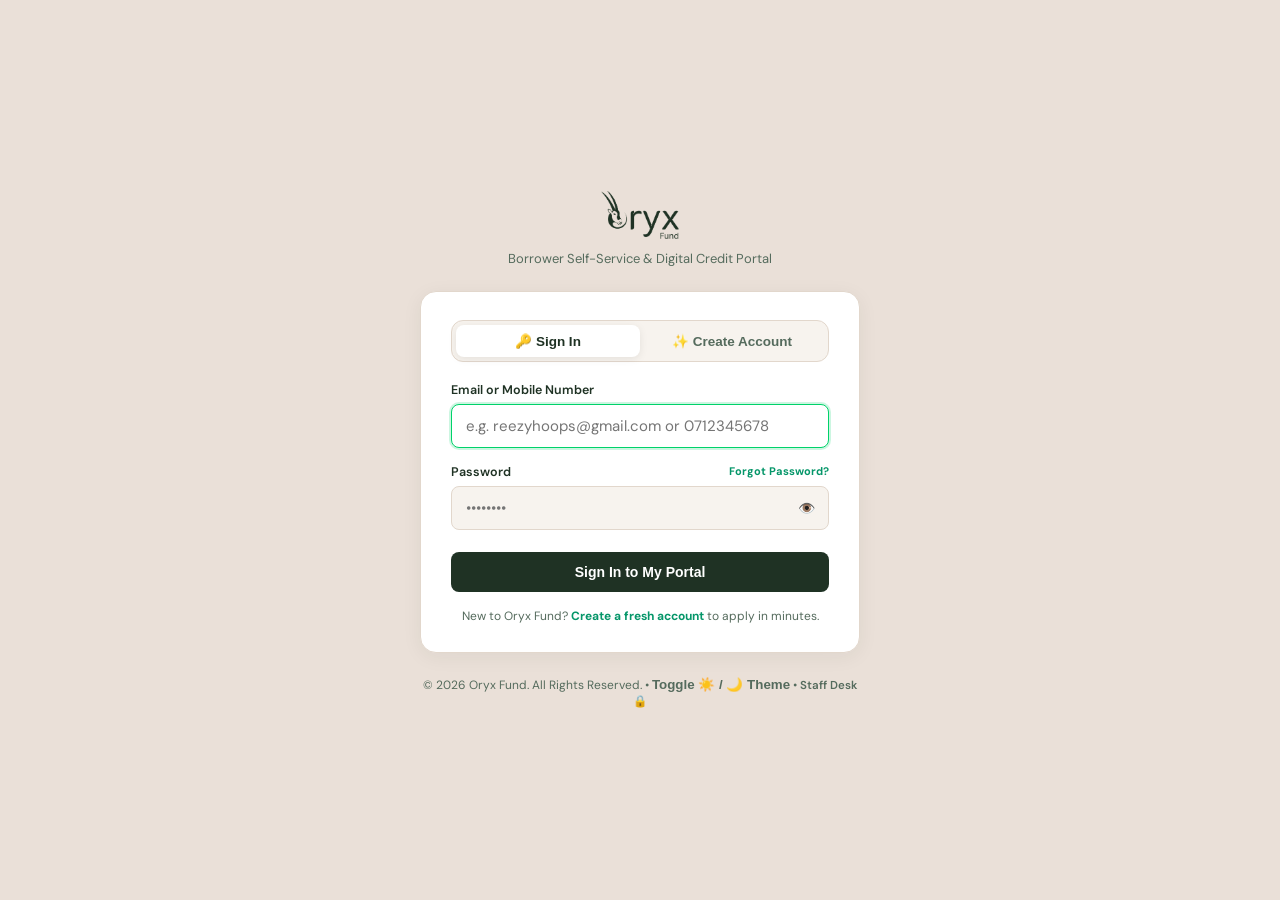
==== commit 681f1202: "feat(borrower): Complete 10/10 mobile responsive redesign across all borrower portal pages and wizar" ====
--- a/index.html
+++ b/index.html
@@ -79,8 +79,6 @@
   overflow-x: hidden;
 }
 
-/* CLEAN BESPOKE STYLING */
-
 /* FULL-WIDTH STICKY NAVBAR */
 .oryx-navbar {
   position: sticky;
@@ -114,6 +112,7 @@
   display: flex;
   align-items: center;
   text-decoration: none;
+  flex-shrink: 0;
 }
 
 .oryx-logo-img {
@@ -214,6 +213,7 @@
   justify-content: center;
   cursor: pointer;
   transition: all 0.15s ease;
+  flex-shrink: 0;
 }
 
 [data-theme="dark"] .oryx-theme-toggle-btn,
@@ -241,27 +241,54 @@
 .oryx-mobile-capsules-bar { display: none; }
 
 @media (max-width: 768px) {
+  .oryx-navbar {
+    padding: 8px 14px;
+  }
+  .oryx-nav-inner {
+    gap: 8px;
+  }
+  .oryx-logo-img {
+    height: 32px;
+    max-width: 120px;
+  }
   .oryx-nav-desktop-capsules { display: none !important; }
   .oryx-nav-mobile-right {
     display: flex !important;
     align-items: center;
-    gap: 8px;
+    gap: 6px;
+  }
+  .oryx-nav-mobile-right .oryx-capsule-tab {
+    max-width: 135px;
+    padding: 5px 10px;
+    font-size: 11.5px;
+    overflow: hidden;
+    text-overflow: ellipsis;
+    white-space: nowrap;
+    border: 1px solid var(--border-color);
+    background: var(--bg-card);
   }
   .oryx-mobile-capsules-bar {
     display: block !important;
     padding-top: 6px;
     margin-top: 6px;
-    border-top: 1px solid var(--border-color);
+    border-top: 1px solid var(--border-light);
   }
   .oryx-mobile-capsules-track {
     display: flex;
     align-items: center;
     gap: 6px;
     overflow-x: auto;
-    padding-bottom: 4px;
+    -webkit-overflow-scrolling: touch;
+    padding-bottom: 2px;
+  }
+  .oryx-mobile-capsules-track::-webkit-scrollbar {
+    display: none;
   }
   .oryx-mobile-capsules-track .oryx-capsule-tab {
-    padding: 5px 12px;
+    flex: 1;
+    text-align: center;
+    justify-content: center;
+    padding: 6px 10px;
     font-size: 12px;
     border: 1px solid var(--border-color);
     background: var(--bg-card);
@@ -276,7 +303,14 @@
   box-sizing: border-box;
 }
 
-/* HERO CARD (EXACT LOCALHOST 1:1) */
+@media (max-width: 768px) {
+  .oryx-portal-wrapper {
+    margin: 14px auto 60px;
+    padding: 0 12px;
+  }
+}
+
+/* HERO CARD */
 .oryx-hero-card {
   background: var(--hero-bg);
   color: #FFFFFF;
@@ -298,6 +332,8 @@
   align-items: center;
   justify-content: space-between;
   margin-bottom: 12px;
+  gap: 8px;
+  flex-wrap: wrap;
 }
 
 .oryx-badge {
@@ -311,12 +347,16 @@
   padding: 4px 10px;
   border-radius: 20px;
   text-transform: uppercase;
+  flex-shrink: 0;
 }
 
 .user-greeting {
-  font-size: 12.5px;
+  font-size: 12px;
   color: #D6DFD8;
   font-weight: 500;
+  overflow: hidden;
+  text-overflow: ellipsis;
+  white-space: nowrap;
 }
 
 .hero-main-row {
@@ -324,6 +364,13 @@
   align-items: flex-end;
   justify-content: space-between;
   gap: 20px;
+}
+
+.hero-cta-box {
+  display: flex;
+  gap: 10px;
+  flex-wrap: wrap;
+  flex-shrink: 0;
 }
 
 .oryx-title {
@@ -345,6 +392,7 @@
 .oryx-hero-btn {
   display: inline-flex;
   align-items: center;
+  justify-content: center;
   gap: 6px;
   background: #FFFFFF !important;
   color: #1F3224 !important;
@@ -372,6 +420,56 @@
   background: #05E575 !important;
 }
 
+@media (max-width: 768px) {
+  .oryx-hero-card {
+    padding: 18px 16px;
+    border-radius: 14px;
+    margin-bottom: 16px;
+  }
+  .hero-top-row {
+    flex-direction: row;
+    justify-content: space-between;
+    align-items: center;
+    gap: 6px;
+  }
+  .hero-main-row {
+    flex-direction: column;
+    align-items: stretch;
+    gap: 14px;
+  }
+  .oryx-title {
+    font-size: 20px !important;
+    line-height: 1.25;
+  }
+  .oryx-subtitle {
+    font-size: 12.5px !important;
+    line-height: 1.45;
+  }
+  .hero-cta-box {
+    width: 100%;
+    display: flex;
+    flex-direction: column;
+    gap: 8px;
+  }
+  .hero-cta-box .oryx-hero-btn,
+  .hero-cta-box button,
+  .hero-cta-box a {
+    width: 100%;
+    justify-content: center;
+    margin: 0 !important;
+    padding: 11px 16px;
+    font-size: 13px;
+  }
+}
+
+@media (max-width: 420px) {
+  .hero-top-row {
+    flex-direction: column;
+    align-items: flex-start;
+    gap: 6px;
+  }
+}
+
 /* 4-STEP WIZARD STEPPERS */
 .oryx-steps-container {
   display: flex;
@@ -412,6 +510,7 @@
   font-size: 11.5px;
   font-weight: 700;
   border: 1px solid rgba(255, 255, 255, 0.3);
+  flex-shrink: 0;
 }
 
 .oryx-step.active .step-num {
@@ -435,6 +534,7 @@
 .step-label {
   font-size: 12.5px;
   color: #FAF8F5;
+  white-space: nowrap;
 }
 
 .step-divider {
@@ -446,6 +546,37 @@
 
 .step-divider.completed {
   background: #00D26A;
+}
+
+@media (max-width: 640px) {
+  .oryx-steps-container {
+    display: grid !important;
+    grid-template-columns: repeat(4, 1fr) !important;
+    gap: 4px !important;
+    margin-top: 16px !important;
+    padding-top: 12px !important;
+    border-top: 1px solid rgba(255, 255, 255, 0.15) !important;
+  }
+  .oryx-step {
+    flex-direction: column !important;
+    align-items: center !important;
+    text-align: center !important;
+    gap: 4px !important;
+  }
+  .step-num {
+    width: 20px !important;
+    height: 20px !important;
+    font-size: 10px !important;
+  }
+  .step-label {
+    font-size: 9px !important;
+    line-height: 1.15 !important;
+    white-space: normal !important;
+    word-break: break-word !important;
+  }
+  .step-divider {
+    display: none !important;
+  }
 }
 
 /* STATS KPI GRID */
@@ -497,6 +628,7 @@
 .stat-content {
   display: flex;
   flex-direction: column;
+  min-width: 0;
 }
 
 .stat-label {
@@ -507,6 +639,9 @@
   letter-spacing: 0.05em;
   font-family: var(--font-mono);
   margin-bottom: 4px;
+  white-space: nowrap;
+  overflow: hidden;
+  text-overflow: ellipsis;
 }
 
 .stat-val {
@@ -514,6 +649,33 @@
   font-weight: 700;
   color: var(--text-color);
   font-family: var(--font-mono);
+  white-space: nowrap;
+  overflow: hidden;
+  text-overflow: ellipsis;
+}
+
+@media (max-width: 768px) {
+  .oryx-stats-grid {
+    grid-template-columns: 1fr;
+    gap: 10px;
+    margin-bottom: 16px;
+  }
+  .oryx-stat-card {
+    padding: 12px 14px;
+    border-radius: 12px;
+    gap: 12px;
+  }
+  .stat-icon-wrap {
+    width: 38px;
+    height: 38px;
+    border-radius: 8px;
+  }
+  .stat-label {
+    font-size: 10px;
+  }
+  .stat-val {
+    font-size: 16px;
+  }
 }
 
 /* PORTAL CARDS & FORMS */
@@ -533,6 +695,14 @@
   margin-bottom: 20px;
   padding-bottom: 14px;
   border-bottom: 1px solid var(--border-light);
+  gap: 12px;
+}
+
+.card-section-actions {
+  display: flex;
+  align-items: center;
+  gap: 8px;
+  flex-wrap: wrap;
 }
 
 .section-title {
@@ -546,6 +716,52 @@
   font-size: 13px;
   color: var(--text-muted);
   margin: 0;
+}
+
+@media (max-width: 768px) {
+  .oryx-portal-card {
+    padding: 18px 14px;
+    border-radius: 14px;
+    margin-bottom: 16px;
+  }
+  .card-section-head {
+    flex-direction: column;
+    align-items: stretch;
+    gap: 10px;
+    margin-bottom: 16px;
+    padding-bottom: 12px;
+  }
+  .card-section-head > span,
+  .card-section-head > .oryx-badge,
+  .card-section-head > .status-tag {
+    align-self: flex-start;
+    display: inline-flex;
+    width: fit-content;
+  }
+  .card-section-head .section-title {
+    font-size: 16px;
+  }
+  .card-section-head .section-desc {
+    font-size: 12px;
+  }
+  .card-section-actions {
+    display: grid;
+    grid-template-columns: 1fr 1fr;
+    gap: 8px;
+    width: 100%;
+  }
+  .card-section-actions .oryx-btn {
+    justify-content: center;
+    padding: 8px 10px;
+    font-size: 11.5px;
+    width: 100%;
+  }
+}
+
+@media (max-width: 480px) {
+  .card-section-actions {
+    grid-template-columns: 1fr;
+  }
 }
 
 /* EMPTY STATES */
@@ -600,6 +816,7 @@
   border: none;
   transition: all 0.18s cubic-bezier(0.25, 0.46, 0.45, 0.94);
   text-decoration: none;
+  box-sizing: border-box;
 }
 
 .oryx-btn:hover {
@@ -677,11 +894,10 @@
 }
 
 @media (max-width: 768px) {
-  .oryx-stats-grid { grid-template-columns: 1fr; }
-  .form-grid-2, .form-grid-3 { grid-template-columns: 1fr; }
-  .hero-main-row { flex-direction: column; align-items: flex-start; }
-  .oryx-steps-container { flex-direction: column; align-items: flex-start; gap: 12px; }
-  .step-divider { display: none; }
+  .form-grid-2, .form-grid-3 {
+    grid-template-columns: 1fr !important;
+    gap: 0 !important;
+  }
 }
 
 .form-group {
@@ -706,7 +922,7 @@
   border: 1px solid var(--border-color);
   background: var(--bg-surface);
   color: var(--text-color);
-  font-size: 13.5px;
+  font-size: 15px; /* iOS zoom prevention */
   font-family: var(--font-body);
   outline: none;
   box-sizing: border-box;
@@ -733,8 +949,8 @@
   margin-bottom: 20px;
 }
 
-@media (max-width: 600px) {
-  .product-cards-grid { grid-template-columns: 1fr; }
+@media (max-width: 640px) {
+  .product-cards-grid { grid-template-columns: 1fr; gap: 10px; }
 }
 
 .product-card {
@@ -797,7 +1013,11 @@
 }
 
 @media (max-width: 768px) {
-  .metrics-live-hud { grid-template-columns: 1fr 1fr; }
+  .metrics-live-hud {
+    grid-template-columns: repeat(2, 1fr);
+    gap: 10px;
+    padding: 12px 14px;
+  }
 }
 
 .hud-title {
@@ -816,6 +1036,33 @@
   margin-top: 4px;
 }
 
+@media (max-width: 768px) {
+  .hud-number {
+    font-size: 15px;
+  }
+}
+
+/* ACTIVE LOAN 4-COL HUD GRID */
+.hud-grid-4 {
+  display: grid;
+  grid-template-columns: repeat(4, 1fr);
+  gap: 14px;
+}
+
+@media (max-width: 768px) {
+  .hud-grid-4 {
+    grid-template-columns: repeat(2, 1fr);
+    gap: 10px;
+  }
+}
+
+@media (max-width: 440px) {
+  .hud-grid-4 {
+    grid-template-columns: 1fr;
+    gap: 8px;
+  }
+}
+
 /* DISBURSAL CARDS */
 .disbursal-options-grid {
   display: grid;
@@ -824,8 +1071,11 @@
   margin-top: 8px;
 }
 
-@media (max-width: 600px) {
-  .disbursal-options-grid { grid-template-columns: 1fr; }
+@media (max-width: 640px) {
+  .disbursal-options-grid {
+    grid-template-columns: 1fr;
+    gap: 10px;
+  }
 }
 
 .disbursal-option-card {
@@ -918,7 +1168,79 @@
   margin-top: 10px;
 }
 
-/* MODAL SYSTEM (REPLACING PROMPT/ALERT) */
+/* WIZARD NAVIGATION ACTIONS */
+.wizard-nav-actions {
+  display: flex;
+  justify-content: space-between;
+  align-items: center;
+  margin-top: 28px;
+  gap: 10px;
+}
+
+@media (max-width: 560px) {
+  .wizard-nav-actions {
+    flex-direction: column-reverse;
+    align-items: stretch;
+    gap: 8px;
+  }
+  .wizard-nav-actions .oryx-btn {
+    width: 100%;
+    justify-content: center;
+    padding: 12px;
+    font-size: 13.5px;
+  }
+}
+
+/* STEP 4 REVIEW GRID */
+.review-grid-2 {
+  display: grid;
+  grid-template-columns: 1fr 1fr;
+  gap: 16px;
+}
+
+@media (max-width: 600px) {
+  .review-grid-2 {
+    grid-template-columns: 1fr;
+    gap: 12px;
+  }
+}
+
+/* ACCOUNT PAGE 2-COL GRID & ACTIONS */
+.oryx-account-grid {
+  display: grid;
+  grid-template-columns: 2fr 1.2fr;
+  gap: 20px;
+}
+
+@media (max-width: 900px) {
+  .oryx-account-grid {
+    grid-template-columns: 1fr;
+    gap: 16px;
+  }
+}
+
+.account-actions-row {
+  display: flex;
+  justify-content: space-between;
+  align-items: center;
+  margin-top: 20px;
+  gap: 10px;
+}
+
+@media (max-width: 600px) {
+  .account-actions-row {
+    flex-direction: column;
+    align-items: stretch;
+    gap: 8px;
+  }
+  .account-actions-row .oryx-btn {
+    width: 100%;
+    justify-content: center;
+    padding: 11px;
+  }
+}
+
+/* MODAL SYSTEM */
 .oryx-modal-backdrop {
   position: fixed;
   top: 0; left: 0; right: 0; bottom: 0;
@@ -929,7 +1251,7 @@
   align-items: center;
   justify-content: center;
   z-index: 9999;
-  padding: 20px;
+  padding: 16px;
   opacity: 0;
   pointer-events: none;
   transition: opacity 0.22s ease;
@@ -951,6 +1273,14 @@
   transform: scale(0.95);
   transition: transform 0.22s cubic-bezier(0.16, 1, 0.3, 1);
   position: relative;
+  box-sizing: border-box;
+}
+
+@media (max-width: 480px) {
+  .oryx-modal-card {
+    padding: 20px 16px;
+    border-radius: 14px;
+  }
 }
 
 .oryx-modal-backdrop.active .oryx-modal-card {
@@ -971,16 +1301,26 @@
 
 /* AMORTIZATION TABLE ACCORDION */
 .amort-table-wrap {
-  margin-top: 20px;
+  margin-top: 14px;
   border: 1px solid var(--border-color);
-  border-radius: 12px;
-  overflow: hidden;
+  border-radius: 10px;
+  overflow-x: auto;
+  -webkit-overflow-scrolling: touch;
+}
+
+.amort-table-wrap::-webkit-scrollbar {
+  height: 5px;
+}
+.amort-table-wrap::-webkit-scrollbar-thumb {
+  background: var(--border-color);
+  border-radius: 4px;
 }
 
 .amort-table {
   width: 100%;
+  min-width: 500px;
   border-collapse: collapse;
-  font-size: 12.5px;
+  font-size: 12px;
 }
 
 .amort-table th {
@@ -988,17 +1328,19 @@
   color: var(--text-muted);
   font-weight: 700;
   text-align: left;
-  padding: 10px 14px;
+  padding: 10px 12px;
   border-bottom: 1px solid var(--border-color);
   font-family: var(--font-mono);
-  font-size: 11px;
+  font-size: 10.5px;
+  white-space: nowrap;
 }
 
 .amort-table td {
-  padding: 10px 14px;
+  padding: 10px 12px;
   border-bottom: 1px solid var(--border-light);
   color: var(--text-color);
   font-family: var(--font-mono);
+  white-space: nowrap;
 }
 
 .amort-table tr:last-child td {
@@ -1011,6 +1353,8 @@
   align-items: center;
   justify-content: space-between;
   margin: 16px 0 8px;
+  overflow-x: auto;
+  -webkit-overflow-scrolling: touch;
 }
 
 .pipeline-node {
@@ -1020,6 +1364,7 @@
   gap: 4px;
   font-size: 11px;
   font-weight: 700;
+  flex-shrink: 0;
 }
 
 .pipeline-dot {
@@ -1058,10 +1403,25 @@
   height: 2px;
   background: var(--border-color);
   margin: 0 6px 16px;
+  min-width: 12px;
 }
 
 .pipeline-line.done {
   background: #00D26A;
+}
+
+@media (max-width: 600px) {
+  .pipeline-node {
+    font-size: 9.5px;
+  }
+  .pipeline-dot {
+    width: 18px;
+    height: 18px;
+    font-size: 9px;
+  }
+  .pipeline-line {
+    margin: 0 2px 14px;
+  }
 }
 
 /* APPLICATIONS LIST CARDS */
@@ -1077,8 +1437,13 @@
   gap: 16px;
 }
 
-@media (max-width: 600px) {
-  .app-item-card { flex-direction: column; align-items: flex-start; }
+@media (max-width: 768px) {
+  .app-item-card {
+    flex-direction: column;
+    align-items: stretch;
+    gap: 12px;
+    padding: 14px;
+  }
 }
 
 .app-item-info {
@@ -1105,7 +1470,7 @@
 }
 
 .app-item-meta {
-  font-size: 12.5px;
+  font-size: 12px;
   color: var(--text-muted);
 }
 
@@ -1114,10 +1479,19 @@
   flex-direction: column;
   align-items: flex-end;
   gap: 6px;
-}
-
-@media (max-width: 600px) {
-  .app-item-right { align-items: flex-start; }
+  flex-shrink: 0;
+}
+
+@media (max-width: 768px) {
+  .app-item-right {
+    margin-left: 0 !important;
+    flex-direction: row;
+    justify-content: space-between;
+    align-items: center;
+    border-top: 1px solid var(--border-light);
+    padding-top: 10px;
+    width: 100%;
+  }
 }
 
 .app-item-amt {
@@ -1133,6 +1507,7 @@
   padding: 3px 10px;
   border-radius: 20px;
   text-transform: uppercase;
+  white-space: nowrap;
 }
 
 .badge-review {
@@ -1169,6 +1544,13 @@
   box-shadow: var(--card-shadow);
   max-width: 680px;
   margin: 0 auto;
+}
+
+@media (max-width: 600px) {
+  .oryx-success-card {
+    padding: 24px 16px;
+    border-radius: 14px;
+  }
 }
 
 .success-icon-wrap {
@@ -1318,8 +1700,8 @@
           <h1 class="oryx-title">My Loans &amp; Repayments</h1>
           <p class="oryx-subtitle">View your active facilities, schedule amortizations, and make instant M-Pesa Paybill repayments.</p>
         </div>
-        <div style="display: flex; gap: 10px; flex-wrap: wrap;">
-          <button type="button" class="oryx-hero-btn" onclick="openMpesaModal()" style="background:#00D26A !important; color:#000 !important; cursor:pointer;">
+        <div class="hero-cta-box">
+          <button type="button" class="oryx-hero-btn oryx-btn-mpesa" onclick="openMpesaModal()" style="cursor:pointer;">
             <span>💚 Make Repayment</span>
           </button>
           <a href="apply.html" class="oryx-hero-btn">+ Apply for Loan</a>
@@ -1376,11 +1758,11 @@
           <h3 class="section-title">Active Facility Overview</h3>
           <p class="section-desc">Real-time facility balance, next due date, and M-Pesa STK Push clearing.</p>
         </div>
-        <div style="display: flex; gap: 8px;">
-          <button type="button" class="oryx-btn oryx-btn-secondary" style="font-size:12px; padding:6px 14px;" onclick="printStatement()">
+        <div class="card-section-actions">
+          <button type="button" class="oryx-btn oryx-btn-secondary" onclick="printStatement()">
             📄 Download Statement
           </button>
-          <button type="button" class="oryx-btn oryx-btn-mpesa" style="font-size:12px; padding:6px 14px;" onclick="openMpesaModal()">
+          <button type="button" class="oryx-btn oryx-btn-mpesa" onclick="openMpesaModal()">
             ⚡ Pay via M-Pesa
           </button>
         </div>
@@ -1536,15 +1918,15 @@
           },
           {
             id: 'usr_admin_001',
-            name: 'Oryx Fund Admin',
-            email: 'admin@oryxfund.co.ke',
+            name: 'Dervin Aziza',
+            email: 'dervinaziza9@gmail.com',
             phone: '+254700000000',
             nationalId: 'ADM-001',
             kraPin: 'A000000000Z',
             address: 'Upper Hill, Nairobi',
             county: 'Nairobi',
             role: 'Admin',
-            passwordHash: '3190a7c246a9c205f2ade1cc48ba235429c186dc7a2662be6403a792b74242ef', // Admin@2026!
+            passwordHash: '91521ad19aee4d15e8ed916c75354a4411e6a5c43703ddb048411c41b67732c7', // Oryx2026 (8 chars)
             created_at: new Date().toISOString()
           }
         ];
@@ -1702,8 +2084,8 @@
         document.getElementById('statOutstanding').innerText = 'KES ' + Number(currentActiveLoan.balance).toLocaleString('en-US', {minimumFractionDigits: 2});
 
         loanCardEl.innerHTML = `
-          <div style="background:var(--bg-surface); border:1px solid var(--border-color); border-radius:12px; padding:20px; margin-bottom:16px;">
-            <div style="display:grid; grid-template-columns: repeat(4, 1fr); gap: 14px;">
+          <div style="background:var(--bg-surface); border:1px solid var(--border-color); border-radius:12px; padding:16px; margin-bottom:16px;">
+            <div class="hud-grid-4">
               <div>
                 <span class="hud-title">Facility Reference</span>
                 <div style="font-family:var(--font-mono); font-weight:700; font-size:14px; color:var(--primary-color); margin-top:2px;">${currentActiveLoan.loanId}</div>
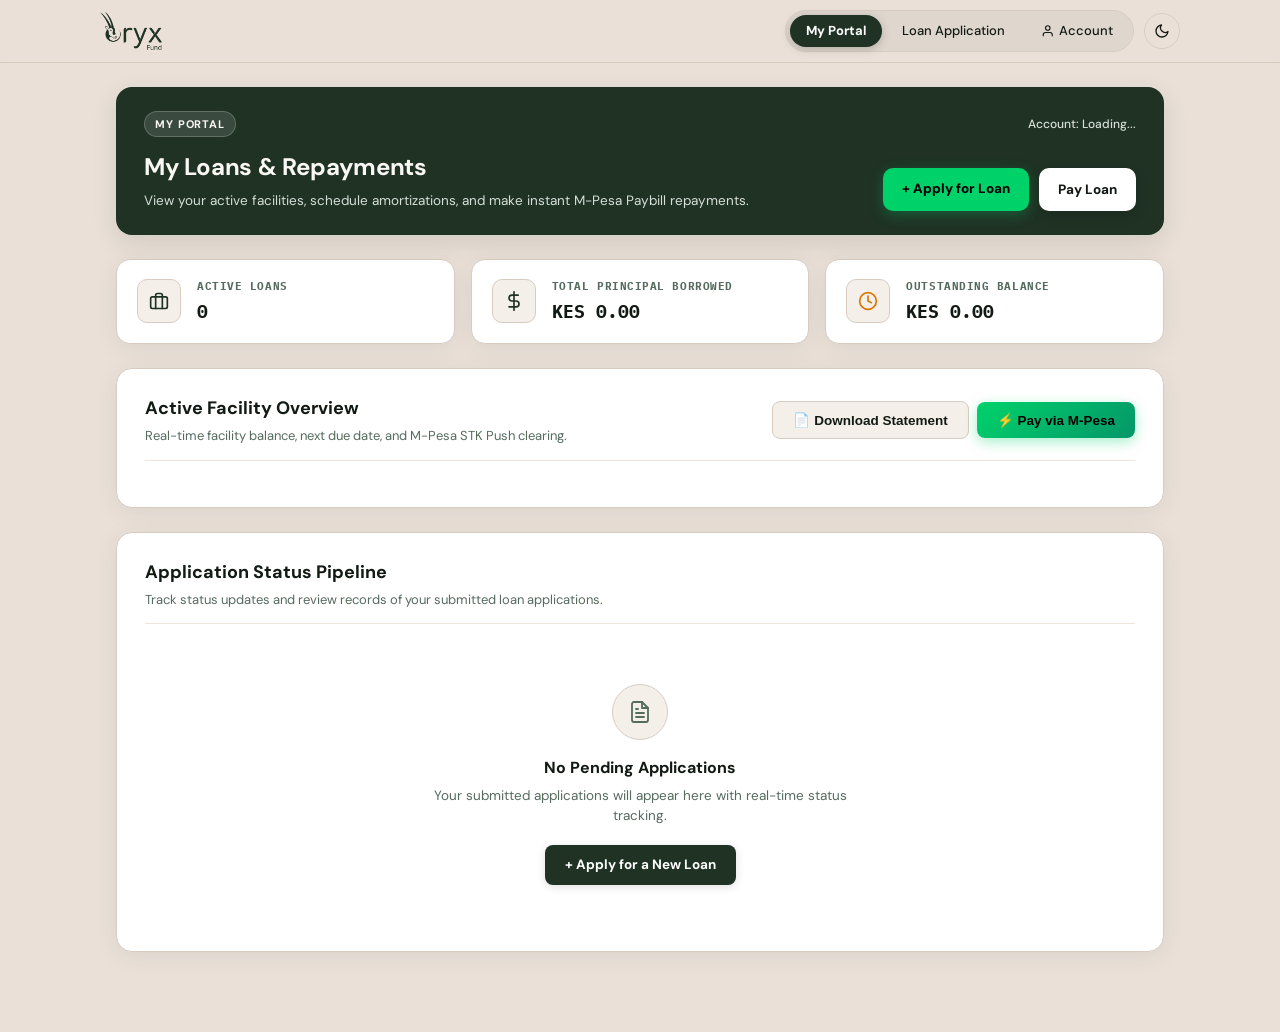
==== commit e9dabf52: "feat(admin): Collapse sidebar accordions by default and deploy institutional platform updates" ====
--- a/index.html
+++ b/index.html
@@ -11,1626 +11,7 @@
   <link rel="preconnect" href="https://fonts.gstatic.com" crossorigin>
   <link href="https://fonts.googleapis.com/css2?family=DM+Sans:ital,opsz,wght@0,9..40,400;0,9..40,500;0,9..40,600;0,9..40,700;0,9..40,800&family=IBM+Plex+Mono:wght@400;500;600;700&display=swap" rel="stylesheet">
 
-  <style>
-/* ==========================================================================
-   ORYX FUND DIGITAL LENDING PLATFORM — BESPOKE CINEMATIC STYLES
-   ========================================================================== */
-:root, [data-theme="light"], [data-theme-mode="light"] {
-  --bg-body: #EAE0D8;
-  --bg-card: #FFFFFF;
-  --bg-surface: #F5EFEA;
-  --bg-surface-elevated: #FFFFFF;
-  --text-color: #121A14;
-  --text-muted: #556B5D;
-  --text-dim: #7E9284;
-  --border-color: #D8CCC1;
-  --border-light: #ECE5DC;
-  --primary-color: #1F3224;
-  --primary-hover: #16251A;
-  --accent-green: #059669;
-  --accent-emerald: #00D26A;
-  --accent-gold: #C1440E;
-  --accent-amber: #D97706;
-  --accent-red: #DC2626;
-  --hero-bg: #1F3224;
-  --hero-text: #FAF8F5;
-  --card-shadow: 0 4px 24px rgba(31, 50, 36, 0.07);
-  --modal-backdrop: rgba(18, 26, 20, 0.65);
-  --font-body: -apple-system, BlinkMacSystemFont, "DM Sans", "Segoe UI", Roboto, sans-serif;
-  --font-mono: 'IBM Plex Mono', SFMono-Regular, Menlo, Monaco, Consolas, monospace;
-}
-
-[data-theme="dark"], html.dark, body.dark, [data-theme-mode="dark"] {
-  --bg-body: #09090B;
-  --bg-card: #121215;
-  --bg-surface: #18181C;
-  --bg-surface-elevated: #202025;
-  --text-color: #FAF8F5;
-  --text-muted: #A1A1AA;
-  --text-dim: #71717A;
-  --border-color: #27272A;
-  --border-light: #1E1E22;
-  --primary-color: #00D26A;
-  --primary-hover: #05E575;
-  --accent-green: #00D26A;
-  --accent-emerald: #00D26A;
-  --accent-gold: #F59E0B;
-  --accent-amber: #F59E0B;
-  --accent-red: #EF4444;
-  --hero-bg: #121215;
-  --hero-text: #FAF8F5;
-  --card-shadow: 0 12px 32px -5px rgba(0, 0, 0, 0.7);
-  --modal-backdrop: rgba(0, 0, 0, 0.85);
-}
-
-* {
-  box-sizing: border-box;
-  margin: 0;
-  padding: 0;
-  transition: background-color 0.15s ease, border-color 0.15s ease, color 0.15s ease;
-}
-
-body {
-  background-color: var(--bg-body) !important;
-  color: var(--text-color) !important;
-  font-family: var(--font-body) !important;
-  min-height: 100vh;
-  line-height: 1.5;
-  overflow-x: hidden;
-}
-
-/* FULL-WIDTH STICKY NAVBAR */
-.oryx-navbar {
-  position: sticky;
-  top: 0;
-  z-index: 1000;
-  background: rgba(234, 224, 216, 0.94);
-  backdrop-filter: blur(14px);
-  -webkit-backdrop-filter: blur(14px);
-  border-bottom: 1px solid var(--border-color);
-  padding: 10px 24px;
-  width: 100%;
-  box-sizing: border-box;
-}
-
-[data-theme="dark"] .oryx-navbar,
-html.dark .oryx-navbar {
-  background: rgba(9, 9, 11, 0.94);
-  border-bottom-color: var(--border-color);
-}
-
-.oryx-nav-inner {
-  max-width: 1080px;
-  margin: 0 auto;
-  display: flex;
-  align-items: center;
-  justify-content: space-between;
-  gap: 16px;
-}
-
-.oryx-brand {
-  display: flex;
-  align-items: center;
-  text-decoration: none;
-  flex-shrink: 0;
-}
-
-.oryx-logo-img {
-  height: 38px;
-  width: auto;
-  max-width: 150px;
-  object-fit: contain;
-  display: block;
-}
-
-.oryx-logo-light { display: block !important; }
-.oryx-logo-dark { display: none !important; }
-
-[data-theme="dark"] .oryx-logo-light,
-html.dark .oryx-logo-light {
-  display: none !important;
-}
-
-[data-theme="dark"] .oryx-logo-dark,
-html.dark .oryx-logo-dark {
-  display: block !important;
-}
-
-/* CAPSULE NAV SYSTEM */
-.oryx-nav-desktop-capsules {
-  display: flex;
-  align-items: center;
-  gap: 10px;
-}
-
-.oryx-capsules-nav {
-  display: flex;
-  align-items: center;
-  gap: 4px;
-  background: rgba(31, 50, 36, 0.05);
-  padding: 4px;
-  border-radius: 9999px;
-  border: 1px solid var(--border-color);
-}
-
-[data-theme="dark"] .oryx-capsules-nav,
-html.dark .oryx-capsules-nav {
-  background: var(--bg-surface);
-  border-color: var(--border-color);
-}
-
-.oryx-capsule-tab {
-  display: inline-flex;
-  align-items: center;
-  justify-content: center;
-  padding: 6px 16px;
-  border-radius: 9999px;
-  font-size: 13px;
-  font-weight: 500;
-  color: var(--text-color);
-  text-decoration: none;
-  transition: all 0.15s ease;
-  white-space: nowrap;
-}
-
-[data-theme="dark"] .oryx-capsule-tab,
-html.dark .oryx-capsule-tab {
-  color: #FAF8F5;
-}
-
-.oryx-capsule-tab:hover:not(.active) {
-  background: rgba(31, 50, 36, 0.07);
-}
-
-[data-theme="dark"] .oryx-capsule-tab:hover:not(.active),
-html.dark .oryx-capsule-tab:hover:not(.active) {
-  background: rgba(255, 255, 255, 0.08);
-}
-
-.oryx-capsule-tab.active {
-  background: #1F3224 !important;
-  color: #FFFFFF !important;
-  font-weight: 700;
-  box-shadow: 0 2px 8px rgba(31, 50, 36, 0.25);
-}
-
-[data-theme="dark"] .oryx-capsule-tab.active,
-html.dark .oryx-capsule-tab.active {
-  background: #00D26A !important;
-  color: #000000 !important;
-  box-shadow: 0 2px 10px rgba(0, 210, 106, 0.35);
-}
-
-.oryx-theme-toggle-btn {
-  width: 36px;
-  height: 36px;
-  border-radius: 50%;
-  background: transparent;
-  border: 1px solid var(--border-color);
-  color: var(--text-color);
-  display: flex;
-  align-items: center;
-  justify-content: center;
-  cursor: pointer;
-  transition: all 0.15s ease;
-  flex-shrink: 0;
-}
-
-[data-theme="dark"] .oryx-theme-toggle-btn,
-html.dark .oryx-theme-toggle-btn {
-  border-color: var(--border-color);
-  color: #FAF8F5;
-}
-
-.oryx-theme-toggle-btn:hover {
-  border-color: var(--primary-color);
-  transform: translateY(-1px);
-}
-
-.sun-icon { display: none; }
-.moon-icon { display: block; }
-
-[data-theme="dark"] .sun-icon,
-html.dark .sun-icon { display: block; }
-
-[data-theme="dark"] .moon-icon,
-html.dark .moon-icon { display: none; }
-
-/* MOBILE NAVIGATION */
-.oryx-nav-mobile-right { display: none; }
-.oryx-mobile-capsules-bar { display: none; }
-
-@media (max-width: 768px) {
-  .oryx-navbar {
-    padding: 8px 14px;
-  }
-  .oryx-nav-inner {
-    gap: 8px;
-  }
-  .oryx-logo-img {
-    height: 32px;
-    max-width: 120px;
-  }
-  .oryx-nav-desktop-capsules { display: none !important; }
-  .oryx-nav-mobile-right {
-    display: flex !important;
-    align-items: center;
-    gap: 6px;
-  }
-  .oryx-nav-mobile-right .oryx-capsule-tab {
-    max-width: 135px;
-    padding: 5px 10px;
-    font-size: 11.5px;
-    overflow: hidden;
-    text-overflow: ellipsis;
-    white-space: nowrap;
-    border: 1px solid var(--border-color);
-    background: var(--bg-card);
-  }
-  .oryx-mobile-capsules-bar {
-    display: block !important;
-    padding-top: 6px;
-    margin-top: 6px;
-    border-top: 1px solid var(--border-light);
-  }
-  .oryx-mobile-capsules-track {
-    display: flex;
-    align-items: center;
-    gap: 6px;
-    overflow-x: auto;
-    -webkit-overflow-scrolling: touch;
-    padding-bottom: 2px;
-  }
-  .oryx-mobile-capsules-track::-webkit-scrollbar {
-    display: none;
-  }
-  .oryx-mobile-capsules-track .oryx-capsule-tab {
-    flex: 1;
-    text-align: center;
-    justify-content: center;
-    padding: 6px 10px;
-    font-size: 12px;
-    border: 1px solid var(--border-color);
-    background: var(--bg-card);
-  }
-}
-
-/* MAIN CONTAINER */
-.oryx-portal-wrapper {
-  max-width: 1080px;
-  margin: 24px auto 80px;
-  padding: 0 16px;
-  box-sizing: border-box;
-}
-
-@media (max-width: 768px) {
-  .oryx-portal-wrapper {
-    margin: 14px auto 60px;
-    padding: 0 12px;
-  }
-}
-
-/* HERO CARD */
-.oryx-hero-card {
-  background: var(--hero-bg);
-  color: #FFFFFF;
-  border-radius: 16px;
-  padding: 24px 28px;
-  margin-bottom: 24px;
-  box-shadow: 0 8px 24px rgba(31, 50, 36, 0.12);
-  position: relative;
-}
-
-[data-theme="dark"] .oryx-hero-card {
-  background: var(--hero-bg);
-  border: 1px solid var(--border-color);
-  box-shadow: 0 8px 32px rgba(0, 0, 0, 0.6);
-}
-
-.hero-top-row {
-  display: flex;
-  align-items: center;
-  justify-content: space-between;
-  margin-bottom: 12px;
-  gap: 8px;
-  flex-wrap: wrap;
-}
-
-.oryx-badge {
-  display: inline-block;
-  background: rgba(255, 255, 255, 0.12);
-  border: 1px solid rgba(255, 255, 255, 0.2);
-  color: #FAF8F5;
-  font-size: 11px;
-  font-weight: 700;
-  letter-spacing: 0.08em;
-  padding: 4px 10px;
-  border-radius: 20px;
-  text-transform: uppercase;
-  flex-shrink: 0;
-}
-
-.user-greeting {
-  font-size: 12px;
-  color: #D6DFD8;
-  font-weight: 500;
-  overflow: hidden;
-  text-overflow: ellipsis;
-  white-space: nowrap;
-}
-
-.hero-main-row {
-  display: flex;
-  align-items: flex-end;
-  justify-content: space-between;
-  gap: 20px;
-}
-
-.hero-cta-box {
-  display: flex;
-  gap: 10px;
-  flex-wrap: wrap;
-  flex-shrink: 0;
-}
-
-.oryx-title {
-  font-size: 24px;
-  font-weight: 700;
-  margin: 0 0 6px 0;
-  color: #FAF8F5;
-  letter-spacing: -0.01em;
-}
-
-.oryx-subtitle {
-  font-size: 13.5px;
-  color: #D6DFD8;
-  margin: 0;
-  max-width: 620px;
-  line-height: 1.45;
-}
-
-.oryx-hero-btn {
-  display: inline-flex;
-  align-items: center;
-  justify-content: center;
-  gap: 6px;
-  background: #FFFFFF !important;
-  color: #1F3224 !important;
-  font-size: 13.5px;
-  font-weight: 700;
-  padding: 10px 18px;
-  border-radius: 8px;
-  text-decoration: none;
-  white-space: nowrap;
-  transition: all 0.15s ease;
-  box-shadow: 0 2px 8px rgba(0, 0, 0, 0.15);
-}
-
-.oryx-hero-btn:hover {
-  background: #FAF8F5 !important;
-  transform: translateY(-1px);
-}
-
-[data-theme="dark"] .oryx-hero-btn {
-  background: #00D26A !important;
-  color: #000000 !important;
-  font-weight: 800 !important;
-}
-[data-theme="dark"] .oryx-hero-btn:hover {
-  background: #05E575 !important;
-}
-
-@media (max-width: 768px) {
-  .oryx-hero-card {
-    padding: 18px 16px;
-    border-radius: 14px;
-    margin-bottom: 16px;
-  }
-  .hero-top-row {
-    flex-direction: row;
-    justify-content: space-between;
-    align-items: center;
-    gap: 6px;
-  }
-  .hero-main-row {
-    flex-direction: column;
-    align-items: stretch;
-    gap: 14px;
-  }
-  .oryx-title {
-    font-size: 20px !important;
-    line-height: 1.25;
-  }
-  .oryx-subtitle {
-    font-size: 12.5px !important;
-    line-height: 1.45;
-  }
-  .hero-cta-box {
-    width: 100%;
-    display: flex;
-    flex-direction: column;
-    gap: 8px;
-  }
-  .hero-cta-box .oryx-hero-btn,
-  .hero-cta-box button,
-  .hero-cta-box a {
-    width: 100%;
-    justify-content: center;
-    margin: 0 !important;
-    padding: 11px 16px;
-    font-size: 13px;
-  }
-}
-
-@media (max-width: 420px) {
-  .hero-top-row {
-    flex-direction: column;
-    align-items: flex-start;
-    gap: 6px;
-  }
-}
-
-/* 4-STEP WIZARD STEPPERS */
-.oryx-steps-container {
-  display: flex;
-  align-items: center;
-  justify-content: space-between;
-  margin-top: 24px;
-  padding-top: 20px;
-  border-top: 1px solid rgba(255, 255, 255, 0.15);
-}
-
-.oryx-step {
-  display: flex;
-  align-items: center;
-  gap: 8px;
-  cursor: pointer;
-  opacity: 0.55;
-  transition: all 0.2s ease;
-}
-
-.oryx-step.active {
-  opacity: 1;
-  font-weight: 700;
-}
-
-.oryx-step.completed {
-  opacity: 0.95;
-}
-
-.step-num {
-  width: 24px;
-  height: 24px;
-  border-radius: 50%;
-  background: rgba(255, 255, 255, 0.15);
-  color: #FFFFFF;
-  display: flex;
-  align-items: center;
-  justify-content: center;
-  font-size: 11.5px;
-  font-weight: 700;
-  border: 1px solid rgba(255, 255, 255, 0.3);
-  flex-shrink: 0;
-}
-
-.oryx-step.active .step-num {
-  background: #FFFFFF;
-  color: #1F3224;
-  border-color: #FFFFFF;
-}
-
-[data-theme="dark"] .oryx-step.active .step-num {
-  background: #00D26A;
-  color: #000000;
-  border-color: #00D26A;
-}
-
-.oryx-step.completed .step-num {
-  background: rgba(0, 210, 106, 0.3);
-  color: #00D26A;
-  border-color: #00D26A;
-}
-
-.step-label {
-  font-size: 12.5px;
-  color: #FAF8F5;
-  white-space: nowrap;
-}
-
-.step-divider {
-  flex: 1;
-  height: 1px;
-  background: rgba(255, 255, 255, 0.2);
-  margin: 0 12px;
-}
-
-.step-divider.completed {
-  background: #00D26A;
-}
-
-@media (max-width: 640px) {
-  .oryx-steps-container {
-    display: grid !important;
-    grid-template-columns: repeat(4, 1fr) !important;
-    gap: 4px !important;
-    margin-top: 16px !important;
-    padding-top: 12px !important;
-    border-top: 1px solid rgba(255, 255, 255, 0.15) !important;
-  }
-  .oryx-step {
-    flex-direction: column !important;
-    align-items: center !important;
-    text-align: center !important;
-    gap: 4px !important;
-  }
-  .step-num {
-    width: 20px !important;
-    height: 20px !important;
-    font-size: 10px !important;
-  }
-  .step-label {
-    font-size: 9px !important;
-    line-height: 1.15 !important;
-    white-space: normal !important;
-    word-break: break-word !important;
-  }
-  .step-divider {
-    display: none !important;
-  }
-}
-
-/* STATS KPI GRID */
-.oryx-stats-grid {
-  display: grid;
-  grid-template-columns: repeat(3, 1fr);
-  gap: 16px;
-  margin-bottom: 24px;
-}
-
-.oryx-stat-card {
-  background: var(--bg-card);
-  border: 1px solid var(--border-color);
-  border-radius: 14px;
-  padding: 18px 20px;
-  display: flex;
-  align-items: center;
-  gap: 16px;
-  box-shadow: var(--card-shadow);
-  transition: transform 0.2s cubic-bezier(0.25, 0.46, 0.45, 0.94), box-shadow 0.2s ease;
-}
-
-.oryx-stat-card:hover {
-  transform: translateY(-3px);
-  box-shadow: 0 8px 24px rgba(0, 0, 0, 0.1);
-}
-
-.stat-icon-wrap {
-  width: 44px;
-  height: 44px;
-  border-radius: 10px;
-  background: var(--bg-surface);
-  border: 1px solid var(--border-color);
-  display: flex;
-  align-items: center;
-  justify-content: center;
-  color: var(--primary-color);
-  flex-shrink: 0;
-}
-
-[data-theme="dark"] .stat-icon-wrap {
-  color: #00D26A;
-}
-
-.stat-icon-wrap.highlight {
-  color: #D97706;
-}
-
-.stat-content {
-  display: flex;
-  flex-direction: column;
-  min-width: 0;
-}
-
-.stat-label {
-  font-size: 11px;
-  font-weight: 700;
-  color: var(--text-muted);
-  text-transform: uppercase;
-  letter-spacing: 0.05em;
-  font-family: var(--font-mono);
-  margin-bottom: 4px;
-  white-space: nowrap;
-  overflow: hidden;
-  text-overflow: ellipsis;
-}
-
-.stat-val {
-  font-size: 18px;
-  font-weight: 700;
-  color: var(--text-color);
-  font-family: var(--font-mono);
-  white-space: nowrap;
-  overflow: hidden;
-  text-overflow: ellipsis;
-}
-
-@media (max-width: 768px) {
-  .oryx-stats-grid {
-    grid-template-columns: 1fr;
-    gap: 10px;
-    margin-bottom: 16px;
-  }
-  .oryx-stat-card {
-    padding: 12px 14px;
-    border-radius: 12px;
-    gap: 12px;
-  }
-  .stat-icon-wrap {
-    width: 38px;
-    height: 38px;
-    border-radius: 8px;
-  }
-  .stat-label {
-    font-size: 10px;
-  }
-  .stat-val {
-    font-size: 16px;
-  }
-}
-
-/* PORTAL CARDS & FORMS */
-.oryx-portal-card {
-  background: var(--bg-card);
-  border: 1px solid var(--border-color);
-  border-radius: 16px;
-  padding: 26px 28px;
-  margin-bottom: 24px;
-  box-shadow: var(--card-shadow);
-}
-
-.card-section-head {
-  display: flex;
-  align-items: center;
-  justify-content: space-between;
-  margin-bottom: 20px;
-  padding-bottom: 14px;
-  border-bottom: 1px solid var(--border-light);
-  gap: 12px;
-}
-
-.card-section-actions {
-  display: flex;
-  align-items: center;
-  gap: 8px;
-  flex-wrap: wrap;
-}
-
-.section-title {
-  font-size: 18px;
-  font-weight: 700;
-  color: var(--text-color);
-  margin: 0 0 4px 0;
-}
-
-.section-desc {
-  font-size: 13px;
-  color: var(--text-muted);
-  margin: 0;
-}
-
-@media (max-width: 768px) {
-  .oryx-portal-card {
-    padding: 18px 14px;
-    border-radius: 14px;
-    margin-bottom: 16px;
-  }
-  .card-section-head {
-    flex-direction: column;
-    align-items: stretch;
-    gap: 10px;
-    margin-bottom: 16px;
-    padding-bottom: 12px;
-  }
-  .card-section-head > span,
-  .card-section-head > .oryx-badge,
-  .card-section-head > .status-tag {
-    align-self: flex-start;
-    display: inline-flex;
-    width: fit-content;
-  }
-  .card-section-head .section-title {
-    font-size: 16px;
-  }
-  .card-section-head .section-desc {
-    font-size: 12px;
-  }
-  .card-section-actions {
-    display: grid;
-    grid-template-columns: 1fr 1fr;
-    gap: 8px;
-    width: 100%;
-  }
-  .card-section-actions .oryx-btn {
-    justify-content: center;
-    padding: 8px 10px;
-    font-size: 11.5px;
-    width: 100%;
-  }
-}
-
-@media (max-width: 480px) {
-  .card-section-actions {
-    grid-template-columns: 1fr;
-  }
-}
-
-/* EMPTY STATES */
-.oryx-empty-state {
-  padding: 40px 20px;
-  text-align: center;
-  display: flex;
-  flex-direction: column;
-  align-items: center;
-  justify-content: center;
-}
-
-.empty-icon-wrap {
-  width: 56px;
-  height: 56px;
-  border-radius: 50%;
-  background: var(--bg-surface);
-  border: 1px solid var(--border-color);
-  display: flex;
-  align-items: center;
-  justify-content: center;
-  color: var(--text-muted);
-  margin-bottom: 16px;
-}
-
-.empty-title {
-  font-size: 16px;
-  font-weight: 700;
-  color: var(--text-color);
-  margin-bottom: 6px;
-}
-
-.empty-desc {
-  font-size: 13.5px;
-  color: var(--text-muted);
-  max-width: 440px;
-  line-height: 1.45;
-  margin-bottom: 20px;
-}
-
-/* BUTTONS & CONTROLS */
-.oryx-btn {
-  display: inline-flex;
-  align-items: center;
-  justify-content: center;
-  gap: 8px;
-  padding: 10px 20px;
-  border-radius: 8px;
-  font-size: 13.5px;
-  font-weight: 700;
-  cursor: pointer;
-  border: none;
-  transition: all 0.18s cubic-bezier(0.25, 0.46, 0.45, 0.94);
-  text-decoration: none;
-  box-sizing: border-box;
-}
-
-.oryx-btn:hover {
-  transform: scale(1.02);
-}
-
-.oryx-btn-primary {
-  background: #1F3224 !important;
-  color: #FFFFFF !important;
-  box-shadow: 0 2px 8px rgba(31, 50, 36, 0.15);
-}
-
-.oryx-btn-primary:hover {
-  background: #2D4834 !important;
-}
-
-[data-theme="dark"] .oryx-btn-primary {
-  background: #00D26A !important;
-  border: none !important;
-  color: #000000 !important;
-  font-weight: 800 !important;
-}
-
-[data-theme="dark"] .oryx-btn-primary:hover {
-  background: #05E575 !important;
-}
-
-.oryx-btn-secondary {
-  background: var(--bg-surface) !important;
-  color: var(--text-color) !important;
-  border: 1px solid var(--border-color) !important;
-}
-
-.oryx-btn-secondary:hover {
-  background: var(--border-light) !important;
-}
-
-.oryx-btn-mpesa {
-  background: linear-gradient(135deg, #00D26A 0%, #059669 100%) !important;
-  color: #000000 !important;
-  font-weight: 800 !important;
-  box-shadow: 0 4px 14px rgba(0, 210, 106, 0.35) !important;
-}
-
-.oryx-btn-mpesa:hover {
-  background: linear-gradient(135deg, #00FF80 0%, #00D26A 100%) !important;
-  box-shadow: 0 6px 18px rgba(0, 210, 106, 0.45) !important;
-}
-
-.oryx-btn-express {
-  background: linear-gradient(135deg, #00D26A 0%, #059669 100%) !important;
-  color: #000000 !important;
-  font-weight: 800 !important;
-  box-shadow: 0 4px 14px rgba(0, 210, 106, 0.35) !important;
-}
-
-.oryx-btn-express:hover {
-  background: linear-gradient(135deg, #00FF80 0%, #00D26A 100%) !important;
-  box-shadow: 0 6px 18px rgba(0, 210, 106, 0.45) !important;
-}
-
-/* FORM INPUTS & GRIDS */
-.form-grid-2 {
-  display: grid;
-  grid-template-columns: 1fr 1fr;
-  gap: 16px;
-  margin-bottom: 16px;
-}
-
-.form-grid-3 {
-  display: grid;
-  grid-template-columns: repeat(3, 1fr);
-  gap: 16px;
-  margin-bottom: 16px;
-}
-
-@media (max-width: 768px) {
-  .form-grid-2, .form-grid-3 {
-    grid-template-columns: 1fr !important;
-    gap: 0 !important;
-  }
-}
-
-.form-group {
-  display: flex;
-  flex-direction: column;
-  margin-bottom: 14px;
-}
-
-.form-label {
-  font-size: 12.5px;
-  font-weight: 600;
-  color: var(--text-color);
-  margin-bottom: 6px;
-}
-
-.req { color: #DC2626; margin-left: 2px; }
-
-.form-control, .oryx-input, .oryx-select {
-  width: 100%;
-  padding: 10px 14px;
-  border-radius: 8px;
-  border: 1px solid var(--border-color);
-  background: var(--bg-surface);
-  color: var(--text-color);
-  font-size: 15px; /* iOS zoom prevention */
-  font-family: var(--font-body);
-  outline: none;
-  box-sizing: border-box;
-  transition: all 0.15s ease;
-}
-
-.form-control:focus, .oryx-input:focus, .oryx-select:focus {
-  border-color: var(--primary-color);
-  background: var(--bg-card);
-  box-shadow: 0 0 0 2px rgba(31, 50, 36, 0.12);
-}
-
-[data-theme="dark"] .form-control:focus,
-[data-theme="dark"] .oryx-input:focus,
-[data-theme="dark"] .oryx-select:focus {
-  box-shadow: 0 0 0 2px rgba(0, 210, 106, 0.25);
-}
-
-/* PRODUCT CARDS GRID */
-.product-cards-grid {
-  display: grid;
-  grid-template-columns: repeat(2, 1fr);
-  gap: 14px;
-  margin-bottom: 20px;
-}
-
-@media (max-width: 640px) {
-  .product-cards-grid { grid-template-columns: 1fr; gap: 10px; }
-}
-
-.product-card {
-  border: 1.5px solid var(--border-color);
-  background: var(--bg-surface);
-  border-radius: 12px;
-  padding: 16px;
-  cursor: pointer;
-  transition: all 0.2s ease;
-}
-
-.product-card:hover {
-  border-color: var(--primary-color);
-  background: var(--bg-card);
-  transform: translateY(-2px);
-}
-
-.product-card.selected {
-  border-color: var(--primary-color);
-  background: rgba(31, 50, 36, 0.04);
-  box-shadow: 0 0 0 2px var(--primary-color);
-}
-
-[data-theme="dark"] .product-card.selected {
-  border-color: #00D26A;
-  background: rgba(0, 210, 106, 0.08);
-  box-shadow: 0 0 0 2px #00D26A;
-}
-
-.pcard-title {
-  font-size: 14.5px;
-  font-weight: 700;
-  color: var(--text-color);
-  margin-bottom: 4px;
-}
-
-.pcard-desc {
-  font-size: 12px;
-  color: var(--text-muted);
-  margin-bottom: 8px;
-}
-
-.pcard-rate {
-  font-size: 12px;
-  font-weight: 700;
-  color: var(--accent-green);
-  font-family: var(--font-mono);
-}
-
-/* LIVE METRICS HUD */
-.metrics-live-hud {
-  display: grid;
-  grid-template-columns: repeat(4, 1fr);
-  gap: 12px;
-  background: var(--bg-surface);
-  border: 1px solid var(--border-color);
-  border-radius: 12px;
-  padding: 16px 20px;
-  margin: 20px 0;
-}
-
-@media (max-width: 768px) {
-  .metrics-live-hud {
-    grid-template-columns: repeat(2, 1fr);
-    gap: 10px;
-    padding: 12px 14px;
-  }
-}
-
-.hud-title {
-  font-size: 10.5px;
-  font-weight: 700;
-  color: var(--text-muted);
-  text-transform: uppercase;
-  letter-spacing: 0.05em;
-}
-
-.hud-number {
-  font-family: var(--font-mono);
-  font-size: 17px;
-  font-weight: 700;
-  color: var(--text-color);
-  margin-top: 4px;
-}
-
-@media (max-width: 768px) {
-  .hud-number {
-    font-size: 15px;
-  }
-}
-
-/* ACTIVE LOAN 4-COL HUD GRID */
-.hud-grid-4 {
-  display: grid;
-  grid-template-columns: repeat(4, 1fr);
-  gap: 14px;
-}
-
-@media (max-width: 768px) {
-  .hud-grid-4 {
-    grid-template-columns: repeat(2, 1fr);
-    gap: 10px;
-  }
-}
-
-@media (max-width: 440px) {
-  .hud-grid-4 {
-    grid-template-columns: 1fr;
-    gap: 8px;
-  }
-}
-
-/* DISBURSAL CARDS */
-.disbursal-options-grid {
-  display: grid;
-  grid-template-columns: 1fr 1fr;
-  gap: 14px;
-  margin-top: 8px;
-}
-
-@media (max-width: 640px) {
-  .disbursal-options-grid {
-    grid-template-columns: 1fr;
-    gap: 10px;
-  }
-}
-
-.disbursal-option-card {
-  border: 1.5px solid var(--border-color);
-  background: var(--bg-surface);
-  border-radius: 12px;
-  padding: 14px 16px;
-  display: flex;
-  align-items: center;
-  gap: 12px;
-  cursor: pointer;
-  transition: all 0.15s ease;
-}
-
-.disbursal-option-card.selected {
-  border-color: var(--primary-color);
-  background: rgba(31, 50, 36, 0.04);
-  box-shadow: 0 0 0 2px var(--primary-color);
-}
-
-[data-theme="dark"] .disbursal-option-card.selected {
-  border-color: #00D26A;
-  background: rgba(0, 210, 106, 0.08);
-  box-shadow: 0 0 0 2px #00D26A;
-}
-
-/* DTI METER */
-.dti-meter-wrapper {
-  background: var(--bg-surface);
-  border: 1px solid var(--border-color);
-  border-radius: 12px;
-  padding: 16px 20px;
-  margin-top: 14px;
-}
-
-.dti-bar-track {
-  height: 8px;
-  background: rgba(0,0,0,0.1);
-  border-radius: 4px;
-  position: relative;
-  overflow: hidden;
-  margin: 10px 0;
-}
-
-[data-theme="dark"] .dti-bar-track {
-  background: rgba(255,255,255,0.1);
-}
-
-.dti-bar-fill {
-  height: 100%;
-  width: 32%;
-  background: linear-gradient(90deg, #00D26A 0%, #D97706 70%, #EF4444 100%);
-  border-radius: 4px;
-  transition: width 0.3s cubic-bezier(0.25, 0.46, 0.45, 0.94);
-}
-
-/* DROPZONE STYLES */
-.oryx-dropzone {
-  border: 2px dashed var(--border-color);
-  background: var(--bg-surface);
-  border-radius: 12px;
-  padding: 24px 20px;
-  text-align: center;
-  cursor: pointer;
-  transition: all 0.2s ease;
-  position: relative;
-}
-
-.oryx-dropzone:hover, .oryx-dropzone.dragover {
-  border-color: var(--accent-emerald);
-  background: rgba(0, 210, 106, 0.04);
-}
-
-.dropzone-icon {
-  font-size: 28px;
-  margin-bottom: 8px;
-}
-
-.uploaded-file-chip {
-  display: inline-flex;
-  align-items: center;
-  gap: 8px;
-  background: rgba(0, 210, 106, 0.15);
-  border: 1px solid #00D26A;
-  color: var(--text-color);
-  padding: 6px 14px;
-  border-radius: 20px;
-  font-size: 12px;
-  font-weight: 600;
-  margin-top: 10px;
-}
-
-/* WIZARD NAVIGATION ACTIONS */
-.wizard-nav-actions {
-  display: flex;
-  justify-content: space-between;
-  align-items: center;
-  margin-top: 28px;
-  gap: 10px;
-}
-
-@media (max-width: 560px) {
-  .wizard-nav-actions {
-    flex-direction: column-reverse;
-    align-items: stretch;
-    gap: 8px;
-  }
-  .wizard-nav-actions .oryx-btn {
-    width: 100%;
-    justify-content: center;
-    padding: 12px;
-    font-size: 13.5px;
-  }
-}
-
-/* STEP 4 REVIEW GRID */
-.review-grid-2 {
-  display: grid;
-  grid-template-columns: 1fr 1fr;
-  gap: 16px;
-}
-
-@media (max-width: 600px) {
-  .review-grid-2 {
-    grid-template-columns: 1fr;
-    gap: 12px;
-  }
-}
-
-/* ACCOUNT PAGE 2-COL GRID & ACTIONS */
-.oryx-account-grid {
-  display: grid;
-  grid-template-columns: 2fr 1.2fr;
-  gap: 20px;
-}
-
-@media (max-width: 900px) {
-  .oryx-account-grid {
-    grid-template-columns: 1fr;
-    gap: 16px;
-  }
-}
-
-.account-actions-row {
-  display: flex;
-  justify-content: space-between;
-  align-items: center;
-  margin-top: 20px;
-  gap: 10px;
-}
-
-@media (max-width: 600px) {
-  .account-actions-row {
-    flex-direction: column;
-    align-items: stretch;
-    gap: 8px;
-  }
-  .account-actions-row .oryx-btn {
-    width: 100%;
-    justify-content: center;
-    padding: 11px;
-  }
-}
-
-/* MODAL SYSTEM */
-.oryx-modal-backdrop {
-  position: fixed;
-  top: 0; left: 0; right: 0; bottom: 0;
-  background: var(--modal-backdrop);
-  backdrop-filter: blur(10px);
-  -webkit-backdrop-filter: blur(10px);
-  display: flex;
-  align-items: center;
-  justify-content: center;
-  z-index: 9999;
-  padding: 16px;
-  opacity: 0;
-  pointer-events: none;
-  transition: opacity 0.22s ease;
-}
-
-.oryx-modal-backdrop.active {
-  opacity: 1;
-  pointer-events: auto;
-}
-
-.oryx-modal-card {
-  background: var(--bg-card);
-  border: 1px solid var(--border-color);
-  border-radius: 18px;
-  padding: 32px 28px;
-  max-width: 480px;
-  width: 100%;
-  box-shadow: 0 20px 60px rgba(0, 0, 0, 0.5);
-  transform: scale(0.95);
-  transition: transform 0.22s cubic-bezier(0.16, 1, 0.3, 1);
-  position: relative;
-  box-sizing: border-box;
-}
-
-@media (max-width: 480px) {
-  .oryx-modal-card {
-    padding: 20px 16px;
-    border-radius: 14px;
-  }
-}
-
-.oryx-modal-backdrop.active .oryx-modal-card {
-  transform: scale(1);
-}
-
-.modal-close-btn {
-  position: absolute;
-  top: 18px; right: 20px;
-  background: transparent;
-  border: none;
-  font-size: 18px;
-  color: var(--text-muted);
-  cursor: pointer;
-}
-
-.modal-close-btn:hover { color: var(--text-color); }
-
-/* AMORTIZATION TABLE ACCORDION */
-.amort-table-wrap {
-  margin-top: 14px;
-  border: 1px solid var(--border-color);
-  border-radius: 10px;
-  overflow-x: auto;
-  -webkit-overflow-scrolling: touch;
-}
-
-.amort-table-wrap::-webkit-scrollbar {
-  height: 5px;
-}
-.amort-table-wrap::-webkit-scrollbar-thumb {
-  background: var(--border-color);
-  border-radius: 4px;
-}
-
-.amort-table {
-  width: 100%;
-  min-width: 500px;
-  border-collapse: collapse;
-  font-size: 12px;
-}
-
-.amort-table th {
-  background: var(--bg-surface);
-  color: var(--text-muted);
-  font-weight: 700;
-  text-align: left;
-  padding: 10px 12px;
-  border-bottom: 1px solid var(--border-color);
-  font-family: var(--font-mono);
-  font-size: 10.5px;
-  white-space: nowrap;
-}
-
-.amort-table td {
-  padding: 10px 12px;
-  border-bottom: 1px solid var(--border-light);
-  color: var(--text-color);
-  font-family: var(--font-mono);
-  white-space: nowrap;
-}
-
-.amort-table tr:last-child td {
-  border-bottom: none;
-}
-
-/* LOAN PROGRESS PIPELINE */
-.pipeline-track {
-  display: flex;
-  align-items: center;
-  justify-content: space-between;
-  margin: 16px 0 8px;
-  overflow-x: auto;
-  -webkit-overflow-scrolling: touch;
-}
-
-.pipeline-node {
-  display: flex;
-  flex-direction: column;
-  align-items: center;
-  gap: 4px;
-  font-size: 11px;
-  font-weight: 700;
-  flex-shrink: 0;
-}
-
-.pipeline-dot {
-  width: 22px;
-  height: 22px;
-  border-radius: 50%;
-  background: var(--bg-surface);
-  border: 1.5px solid var(--border-color);
-  display: flex;
-  align-items: center;
-  justify-content: center;
-  font-size: 10px;
-}
-
-.pipeline-node.done .pipeline-dot {
-  background: #00D26A;
-  color: #000;
-  border-color: #00D26A;
-}
-
-.pipeline-node.current .pipeline-dot {
-  background: #D97706;
-  color: #FFF;
-  border-color: #D97706;
-  box-shadow: 0 0 0 3px rgba(217, 119, 6, 0.25);
-  animation: pulseNode 1.5s infinite;
-}
-
-@keyframes pulseNode {
-  0%, 100% { transform: scale(1); }
-  50% { transform: scale(1.15); }
-}
-
-.pipeline-line {
-  flex: 1;
-  height: 2px;
-  background: var(--border-color);
-  margin: 0 6px 16px;
-  min-width: 12px;
-}
-
-.pipeline-line.done {
-  background: #00D26A;
-}
-
-@media (max-width: 600px) {
-  .pipeline-node {
-    font-size: 9.5px;
-  }
-  .pipeline-dot {
-    width: 18px;
-    height: 18px;
-    font-size: 9px;
-  }
-  .pipeline-line {
-    margin: 0 2px 14px;
-  }
-}
-
-/* APPLICATIONS LIST CARDS */
-.app-item-card {
-  border: 1px solid var(--border-color);
-  background: var(--bg-surface);
-  border-radius: 12px;
-  padding: 18px 20px;
-  display: flex;
-  align-items: center;
-  justify-content: space-between;
-  margin-bottom: 12px;
-  gap: 16px;
-}
-
-@media (max-width: 768px) {
-  .app-item-card {
-    flex-direction: column;
-    align-items: stretch;
-    gap: 12px;
-    padding: 14px;
-  }
-}
-
-.app-item-info {
-  display: flex;
-  flex-direction: column;
-  gap: 4px;
-}
-
-.app-item-id {
-  font-family: var(--font-mono);
-  font-size: 13px;
-  font-weight: 700;
-  color: var(--primary-color);
-}
-
-[data-theme="dark"] .app-item-id {
-  color: #00D26A;
-}
-
-.app-item-prod {
-  font-size: 15px;
-  font-weight: 700;
-  color: var(--text-color);
-}
-
-.app-item-meta {
-  font-size: 12px;
-  color: var(--text-muted);
-}
-
-.app-item-right {
-  display: flex;
-  flex-direction: column;
-  align-items: flex-end;
-  gap: 6px;
-  flex-shrink: 0;
-}
-
-@media (max-width: 768px) {
-  .app-item-right {
-    margin-left: 0 !important;
-    flex-direction: row;
-    justify-content: space-between;
-    align-items: center;
-    border-top: 1px solid var(--border-light);
-    padding-top: 10px;
-    width: 100%;
-  }
-}
-
-.app-item-amt {
-  font-family: var(--font-mono);
-  font-size: 17px;
-  font-weight: 700;
-  color: var(--text-color);
-}
-
-.app-item-badge {
-  font-size: 11px;
-  font-weight: 700;
-  padding: 3px 10px;
-  border-radius: 20px;
-  text-transform: uppercase;
-  white-space: nowrap;
-}
-
-.badge-review {
-  background: #FEF3C7;
-  color: #92400E;
-  border: 1px solid #FCD34D;
-}
-
-[data-theme="dark"] .badge-review {
-  background: #3B2D0B;
-  color: #FCD34D;
-  border-color: #78350F;
-}
-
-.badge-approved {
-  background: #DCFCE7;
-  color: #166534;
-  border: 1px solid #86EFAC;
-}
-
-[data-theme="dark"] .badge-approved {
-  background: #0D3319;
-  color: #86EFAC;
-  border-color: #14532D;
-}
-
-/* SUCCESS CARD */
-.oryx-success-card {
-  background: var(--bg-card);
-  border: 1px solid var(--border-color);
-  border-radius: 16px;
-  padding: 40px 32px;
-  text-align: center;
-  box-shadow: var(--card-shadow);
-  max-width: 680px;
-  margin: 0 auto;
-}
-
-@media (max-width: 600px) {
-  .oryx-success-card {
-    padding: 24px 16px;
-    border-radius: 14px;
-  }
-}
-
-.success-icon-wrap {
-  width: 72px;
-  height: 72px;
-  border-radius: 50%;
-  background: rgba(0, 210, 106, 0.15);
-  border: 2px solid #00D26A;
-  color: #00D26A;
-  display: flex;
-  align-items: center;
-  justify-content: center;
-  margin: 0 auto 20px;
-}
-
-.success-title {
-  font-size: 24px;
-  font-weight: 700;
-  color: var(--text-color);
-  margin-bottom: 8px;
-}
-
-.success-desc {
-  font-size: 14px;
-  color: var(--text-muted);
-  max-width: 480px;
-  margin: 0 auto 24px;
-  line-height: 1.5;
-}
-
-.app-ref-box {
-  background: var(--bg-surface);
-  border: 1px dashed var(--border-color);
-  border-radius: 10px;
-  padding: 12px 20px;
-  display: inline-block;
-  margin-bottom: 24px;
-}
-
-.ref-label {
-  display: block;
-  font-size: 11px;
-  font-weight: 700;
-  color: var(--text-muted);
-  text-transform: uppercase;
-  margin-bottom: 2px;
-}
-
-.ref-code {
-  font-family: var(--font-mono);
-  font-size: 18px;
-  font-weight: 700;
-  color: var(--primary-color);
-}
-
-[data-theme="dark"] .ref-code {
-  color: #00D26A;
-}
-
-/* PASSWORD STRENGTH */
-.pass-strength-bar {
-  display: flex;
-  gap: 4px;
-  height: 4px;
-  margin-top: 6px;
-}
-
-.strength-segment {
-  flex: 1;
-  background: var(--border-color);
-  border-radius: 2px;
-  transition: background-color 0.2s ease;
-}
-
-.strength-segment.active-weak { background: #EF4444; }
-.strength-segment.active-fair { background: #F59E0B; }
-.strength-segment.active-good { background: #10B981; }
-.strength-segment.active-strong { background: #00D26A; }
-
-  </style>
+  <link rel="stylesheet" href="assets/css/main.css">
 </head>
 <body >
 
@@ -1670,9 +51,9 @@
           </svg>
           <span>Account</span>
         </a>
-        <button type="button" class="oryx-theme-toggle-btn" onclick="toggleOryxTheme()" aria-label="Toggle Theme">
-          <svg class="theme-icon sun-icon" width="15" height="15" viewBox="0 0 24 24" fill="none" stroke="currentColor" stroke-width="2"><circle cx="12" cy="12" r="5"/></svg>
-          <svg class="theme-icon moon-icon" width="15" height="15" viewBox="0 0 24 24" fill="none" stroke="currentColor" stroke-width="2"><path d="M21 12.79A9 9 0 1 1 11.21 3 7 7 0 0 0 21 12.79z"/></svg>
+        <button type="button" class="oryx-theme-toggle-btn" onclick="toggleOryxTheme()" aria-label="Toggle Theme" title="Toggle Light / Dark Mode">
+          <svg class="theme-icon sun-icon" width="16" height="16" viewBox="0 0 24 24" fill="none" stroke="currentColor" stroke-width="2" stroke-linecap="round" stroke-linejoin="round"><circle cx="12" cy="12" r="5"/><line x1="12" y1="1" x2="12" y2="3"/><line x1="12" y1="21" x2="12" y2="23"/><line x1="4.22" y1="4.22" x2="5.64" y2="5.64"/><line x1="18.36" y1="18.36" x2="19.78" y2="19.78"/><line x1="1" y1="12" x2="3" y2="12"/><line x1="21" y1="12" x2="23" y2="12"/><line x1="4.22" y1="19.78" x2="5.64" y2="18.36"/><line x1="18.36" y1="5.64" x2="19.78" y2="4.22"/></svg>
+          <svg class="theme-icon moon-icon" width="16" height="16" viewBox="0 0 24 24" fill="none" stroke="currentColor" stroke-width="2" stroke-linecap="round" stroke-linejoin="round"><path d="M21 12.79A9 9 0 1 1 11.21 3 7 7 0 0 0 21 12.79z"/></svg>
         </button>
       </div>
     </div>
@@ -1701,10 +82,8 @@
           <p class="oryx-subtitle">View your active facilities, schedule amortizations, and make instant M-Pesa Paybill repayments.</p>
         </div>
         <div class="hero-cta-box">
-          <button type="button" class="oryx-hero-btn oryx-btn-mpesa" onclick="openMpesaModal()" style="cursor:pointer;">
-            <span>💚 Make Repayment</span>
-          </button>
-          <a href="apply.html" class="oryx-hero-btn">+ Apply for Loan</a>
+          <a href="apply.html" class="oryx-hero-btn oryx-hero-btn-primary">+ Apply for Loan</a>
+          <button type="button" class="oryx-hero-btn oryx-hero-btn-secondary" onclick="openMpesaModal()" style="cursor:pointer;">Pay Loan</button>
         </div>
       </div>
     </div>
@@ -1886,169 +265,25 @@
     @keyframes spin { 0% { transform: rotate(0deg); } 100% { transform: rotate(360deg); } }
   </style>
 
+  <script src="assets/js/core.js"></script>
+  <script src="assets/js/storage.js"></script>
+  <script src="assets/js/auth.js"></script>
+  <script src="assets/js/calculator.js"></script>
+
   <script>
-
-    // =========================================================================
-    // ORYX FUND SECURE CLIENT AUTHENTICATION & SESSION MANAGER
-    // =========================================================================
-    const ORYX_AUTH_SALT = "oryx_fund_2026_salt_sec_";
-
-    async function hashPassword(password) {
-      const enc = new TextEncoder();
-      const buf = await crypto.subtle.digest("SHA-256", enc.encode(ORYX_AUTH_SALT + password));
-      return Array.from(new Uint8Array(buf)).map(b => b.toString(16).padStart(2, '0')).join('');
-    }
-
-    function initAuthSeeds() {
-      // Seed initial default test accounts with SHA-256 hashes if uninitialized
-      if (localStorage.getItem('oryx_auth_seeded') !== 'v4') {
-        const seedUsers = [
-          {
-            id: 'usr_reezy_001',
-            name: 'Reezy Kariuki',
-            email: 'reezyhoops@gmail.com',
-            phone: '0712345678',
-            nationalId: '32847592',
-            kraPin: 'A009847291Z',
-            address: 'Kilimani, Ring Road',
-            county: 'Nairobi',
-            role: 'Borrower',
-            passwordHash: 'f8eb476d031f0035a1091eaf6cfaed5efd7f15b31ba6841f21d60dd64adf4e1a', // Secret123
-            created_at: new Date().toISOString()
-          },
-          {
-            id: 'usr_admin_001',
-            name: 'Dervin Aziza',
-            email: 'dervinaziza9@gmail.com',
-            phone: '+254700000000',
-            nationalId: 'ADM-001',
-            kraPin: 'A000000000Z',
-            address: 'Upper Hill, Nairobi',
-            county: 'Nairobi',
-            role: 'Admin',
-            passwordHash: '91521ad19aee4d15e8ed916c75354a4411e6a5c43703ddb048411c41b67732c7', // Oryx2026 (8 chars)
-            created_at: new Date().toISOString()
-          }
-        ];
-
-        seedUsers.forEach(u => {
-          localStorage.setItem('oryx_user_' + u.id, JSON.stringify(u));
-          localStorage.setItem('oryx_idx_' + u.email.toLowerCase(), u.id);
-          localStorage.setItem('oryx_idx_' + u.phone.replace(/\s+/g, ''), u.id);
-        });
-
-        // Seed initial default active loan for Reezy to enable interactive repayment demo
-        const seedReezyLoan = {
-          loanId: 'ACC-LOAN-2026-00001',
-          productName: 'Working Capital Facility',
-          principal: 250000,
-          disbursedDate: '2026-08-15',
-          termMonths: 12,
-          monthlyRate: 1.5,
-          monthlyInstallment: 23750,
-          balance: 213750,
-          nextDueDate: '2026-09-15',
-          repayments: [
-            { id: 'REP-2026-0001', date: '2026-08-20', amount: 23750, ref: 'QK91827364', method: 'M-Pesa STK Push' }
-          ]
-        };
-        localStorage.setItem('oryx_active_loan_usr_reezy_001', JSON.stringify(seedReezyLoan));
-
-        localStorage.setItem('oryx_auth_seeded', 'v4');
-      }
-    }
-    initAuthSeeds();
-
-    function getAuthSession() {
-      try {
-        const raw = localStorage.getItem('oryx_auth_user');
-        if (!raw) return null;
-        const session = JSON.parse(raw);
-        // Check session TTL (4 hours)
-        if (session.expires_at && Date.now() > session.expires_at) {
-          clearAuthSession(false);
-          return null;
-        }
-        return session;
-      } catch(e) {
-        return null;
-      }
-    }
-
-    function setAuthSession(user) {
-      const session = {
-        userId: user.id || ('usr_' + Date.now()),
-        name: user.name || 'Borrower',
-        email: user.email,
-        phone: user.phone,
-        nationalId: user.nationalId,
-        role: user.role || 'Borrower',
-        expires_at: Date.now() + (4 * 3600 * 1000) // 4 hours
-      };
-      localStorage.setItem('oryx_auth_user', JSON.stringify(session));
-      return session;
-    }
-
-    function clearAuthSession(redirect = true) {
-      localStorage.removeItem('oryx_auth_user');
-      if (redirect) {
-        window.location.href = 'login.html';
-      }
-    }
-
-    function requireBorrowerAuth(redirectPage = 'index.html') {
-      const session = getAuthSession();
-      if (!session) {
-        window.location.href = 'login.html?redirect_to=' + encodeURIComponent(redirectPage);
-        return null;
-      }
-      return session;
-    }
-
-    function getUserRecord(userId) {
-      try {
-        return JSON.parse(localStorage.getItem('oryx_user_' + userId));
-      } catch(e) { return null; }
-    }
-
-    function saveUserRecord(user) {
-      if (!user.id) user.id = 'usr_' + Date.now();
-      localStorage.setItem('oryx_user_' + user.id, JSON.stringify(user));
-      if (user.email) localStorage.setItem('oryx_idx_' + user.email.toLowerCase(), user.id);
-      if (user.phone) localStorage.setItem('oryx_idx_' + user.phone.replace(/\s+/g, ''), user.id);
-      return user;
-    }
-
     function getUserScopedApplications(userId) {
       try {
         return JSON.parse(localStorage.getItem('oryx_apps_' + userId) || '[]');
       } catch(e) { return []; }
     }
 
-    function saveUserScopedApplication(userId, appData) {
-      const userApps = getUserScopedApplications(userId);
-      userApps.unshift(appData);
-      localStorage.setItem('oryx_apps_' + userId, JSON.stringify(userApps));
-
-      // Also publish to global underwriting ledger for admin desk
-      try {
-        const globalApps = JSON.parse(localStorage.getItem('oryx_applications') || '[]');
-        globalApps.unshift(appData);
-        localStorage.setItem('oryx_applications', JSON.stringify(globalApps));
-      } catch(e) {}
-    }
-
     function getUserActiveLoan(userId) {
-      try {
-        return JSON.parse(localStorage.getItem('oryx_active_loan_' + userId));
-      } catch(e) { return null; }
+      return OryxStorage.getActiveLoan(userId);
     }
 
     function saveUserActiveLoan(userId, loanData) {
-      localStorage.setItem('oryx_active_loan_' + userId, JSON.stringify(loanData));
-    }
-    
-
+      OryxStorage.saveActiveLoan(userId, loanData);
+    }
     let currentSession = null;
     let currentActiveLoan = null;
 
--- a/assets/css/main.css
+++ b/assets/css/main.css
@@ -0,0 +1,1696 @@
+/* ==========================================================================
+   ORYX FUND DIGITAL LENDING PLATFORM — BESPOKE CINEMATIC STYLES
+   ========================================================================== */
+:root, [data-theme="light"], [data-theme-mode="light"] {
+  --bg-body: #EAE0D8;
+  --bg-card: #FFFFFF;
+  --bg-surface: #F5EFEA;
+  --bg-surface-elevated: #FFFFFF;
+  --text-color: #121A14;
+  --text-muted: #556B5D;
+  --text-dim: #7E9284;
+  --border-color: #D8CCC1;
+  --border-light: #ECE5DC;
+  --primary-color: #1F3224;
+  --primary-hover: #16251A;
+  --accent-green: #059669;
+  --accent-emerald: #00D26A;
+  --accent-gold: #C1440E;
+  --accent-amber: #D97706;
+  --accent-red: #DC2626;
+  --hero-bg: #1F3224;
+  --hero-text: #FAF8F5;
+  --card-shadow: 0 4px 24px rgba(31, 50, 36, 0.07);
+  --modal-backdrop: rgba(18, 26, 20, 0.65);
+  --font-body: -apple-system, BlinkMacSystemFont, "DM Sans", "Segoe UI", Roboto, sans-serif;
+  --font-mono: 'IBM Plex Mono', SFMono-Regular, Menlo, Monaco, Consolas, monospace;
+}
+
+[data-theme="dark"], html.dark, body.dark, [data-theme-mode="dark"] {
+  --bg-body: #09090B;
+  --bg-card: #121215;
+  --bg-surface: #18181C;
+  --bg-surface-elevated: #202025;
+  --text-color: #FAF8F5;
+  --text-muted: #A1A1AA;
+  --text-dim: #71717A;
+  --border-color: #27272A;
+  --border-light: #1E1E22;
+  --primary-color: #00D26A;
+  --primary-hover: #05E575;
+  --accent-green: #00D26A;
+  --accent-emerald: #00D26A;
+  --accent-gold: #F59E0B;
+  --accent-amber: #F59E0B;
+  --accent-red: #EF4444;
+  --hero-bg: #121215;
+  --hero-text: #FAF8F5;
+  --card-shadow: 0 12px 32px -5px rgba(0, 0, 0, 0.7);
+  --modal-backdrop: rgba(0, 0, 0, 0.85);
+}
+
+* {
+  box-sizing: border-box;
+  margin: 0;
+  padding: 0;
+  transition: background-color 0.15s ease, border-color 0.15s ease, color 0.15s ease;
+}
+
+body {
+  background-color: var(--bg-body) !important;
+  color: var(--text-color) !important;
+  font-family: var(--font-body) !important;
+  min-height: 100vh;
+  line-height: 1.5;
+  overflow-x: hidden;
+}
+
+/* FULL-WIDTH STICKY NAVBAR */
+.oryx-navbar {
+  position: sticky;
+  top: 0;
+  z-index: 1000;
+  background: rgba(234, 224, 216, 0.94);
+  backdrop-filter: blur(14px);
+  -webkit-backdrop-filter: blur(14px);
+  border-bottom: 1px solid var(--border-color);
+  padding: 10px 24px;
+  width: 100%;
+  box-sizing: border-box;
+}
+
+[data-theme="dark"] .oryx-navbar,
+html.dark .oryx-navbar {
+  background: rgba(9, 9, 11, 0.94);
+  border-bottom-color: var(--border-color);
+}
+
+.oryx-nav-inner {
+  max-width: 1080px;
+  margin: 0 auto;
+  display: flex;
+  align-items: center;
+  justify-content: space-between;
+  gap: 16px;
+}
+
+.oryx-brand {
+  display: flex;
+  align-items: center;
+  text-decoration: none;
+  flex-shrink: 0;
+}
+
+.oryx-logo-img {
+  height: 38px;
+  width: auto;
+  max-width: 150px;
+  object-fit: contain;
+  display: block;
+}
+
+.oryx-logo-light { display: block !important; }
+.oryx-logo-dark { display: none !important; }
+
+[data-theme="dark"] .oryx-logo-light,
+html.dark .oryx-logo-light {
+  display: none !important;
+}
+
+[data-theme="dark"] .oryx-logo-dark,
+html.dark .oryx-logo-dark {
+  display: block !important;
+}
+
+/* CAPSULE NAV SYSTEM */
+.oryx-nav-desktop-capsules {
+  display: flex;
+  align-items: center;
+  gap: 10px;
+}
+
+.oryx-capsules-nav {
+  display: flex;
+  align-items: center;
+  gap: 4px;
+  background: rgba(31, 50, 36, 0.05);
+  padding: 4px;
+  border-radius: 9999px;
+  border: 1px solid var(--border-color);
+}
+
+[data-theme="dark"] .oryx-capsules-nav,
+html.dark .oryx-capsules-nav {
+  background: var(--bg-surface);
+  border-color: var(--border-color);
+}
+
+.oryx-capsule-tab {
+  display: inline-flex;
+  align-items: center;
+  justify-content: center;
+  padding: 6px 16px;
+  border-radius: 9999px;
+  font-size: 13px;
+  font-weight: 500;
+  color: var(--text-color);
+  text-decoration: none;
+  transition: all 0.15s ease;
+  white-space: nowrap;
+}
+
+[data-theme="dark"] .oryx-capsule-tab,
+html.dark .oryx-capsule-tab {
+  color: #FAF8F5;
+}
+
+.oryx-capsule-tab:hover:not(.active) {
+  background: rgba(31, 50, 36, 0.07);
+}
+
+[data-theme="dark"] .oryx-capsule-tab:hover:not(.active),
+html.dark .oryx-capsule-tab:hover:not(.active) {
+  background: rgba(255, 255, 255, 0.08);
+}
+
+.oryx-capsule-tab.active {
+  background: #1F3224 !important;
+  color: #FFFFFF !important;
+  font-weight: 700;
+  box-shadow: 0 2px 8px rgba(31, 50, 36, 0.25);
+}
+
+[data-theme="dark"] .oryx-capsule-tab.active,
+html.dark .oryx-capsule-tab.active {
+  background: #00D26A !important;
+  color: #000000 !important;
+  box-shadow: 0 2px 10px rgba(0, 210, 106, 0.35);
+}
+
+.oryx-theme-toggle-btn {
+  width: 36px;
+  height: 36px;
+  border-radius: 50%;
+  background: transparent;
+  border: 1px solid var(--border-color);
+  color: var(--text-color);
+  display: flex;
+  align-items: center;
+  justify-content: center;
+  cursor: pointer;
+  transition: all 0.15s ease;
+  flex-shrink: 0;
+  padding: 0;
+}
+
+[data-theme="dark"] .oryx-theme-toggle-btn,
+html.dark .oryx-theme-toggle-btn {
+  border-color: rgba(255, 255, 255, 0.15);
+  background: rgba(255, 255, 255, 0.05);
+  color: #FBBF24;
+  box-shadow: 0 0 10px rgba(251, 191, 36, 0.15);
+}
+
+.oryx-theme-toggle-btn:hover {
+  border-color: var(--primary-color);
+  transform: translateY(-1px);
+}
+
+[data-theme="dark"] .oryx-theme-toggle-btn:hover,
+html.dark .oryx-theme-toggle-btn:hover {
+  border-color: #FBBF24;
+  background: rgba(251, 191, 36, 0.15);
+  color: #FDE68A;
+}
+
+.theme-icon {
+  display: block;
+  flex-shrink: 0;
+}
+
+.sun-icon { display: none; }
+.moon-icon { display: block; }
+
+[data-theme="dark"] .sun-icon,
+html.dark .sun-icon { display: block !important; }
+
+[data-theme="dark"] .moon-icon,
+html.dark .moon-icon { display: none !important; }
+
+/* MOBILE NAVIGATION */
+.oryx-nav-mobile-right { display: none; }
+.oryx-mobile-capsules-bar { display: none; }
+
+@media (max-width: 768px) {
+  .oryx-navbar {
+    padding: 8px 14px;
+  }
+  .oryx-nav-inner {
+    gap: 8px;
+  }
+  .oryx-logo-img {
+    height: 32px;
+    max-width: 120px;
+  }
+  .oryx-nav-desktop-capsules { display: none !important; }
+  .oryx-nav-mobile-right {
+    display: flex !important;
+    align-items: center;
+    gap: 6px;
+  }
+  .oryx-nav-mobile-right .oryx-capsule-tab {
+    max-width: 135px;
+    padding: 5px 10px;
+    font-size: 11.5px;
+    overflow: hidden;
+    text-overflow: ellipsis;
+    white-space: nowrap;
+    border: 1px solid var(--border-color);
+    background: var(--bg-card);
+  }
+  .oryx-mobile-capsules-bar {
+    display: block !important;
+    padding-top: 6px;
+    margin-top: 6px;
+    border-top: 1px solid var(--border-light);
+  }
+  .oryx-mobile-capsules-track {
+    display: flex;
+    align-items: center;
+    gap: 6px;
+    overflow-x: auto;
+    -webkit-overflow-scrolling: touch;
+    padding-bottom: 2px;
+  }
+  .oryx-mobile-capsules-track::-webkit-scrollbar {
+    display: none;
+  }
+  .oryx-mobile-capsules-track .oryx-capsule-tab {
+    flex: 1;
+    text-align: center;
+    justify-content: center;
+    padding: 6px 10px;
+    font-size: 12px;
+    border: 1px solid var(--border-color);
+    background: var(--bg-card);
+  }
+}
+
+/* MAIN CONTAINER */
+.oryx-portal-wrapper {
+  max-width: 1080px;
+  margin: 24px auto 80px;
+  padding: 0 16px;
+  box-sizing: border-box;
+}
+
+@media (max-width: 768px) {
+  .oryx-portal-wrapper {
+    margin: 14px auto 60px;
+    padding: 0 12px;
+  }
+}
+
+/* HERO CARD */
+.oryx-hero-card {
+  background: var(--hero-bg);
+  color: #FFFFFF;
+  border-radius: 16px;
+  padding: 24px 28px;
+  margin-bottom: 24px;
+  box-shadow: 0 8px 24px rgba(31, 50, 36, 0.12);
+  position: relative;
+}
+
+[data-theme="dark"] .oryx-hero-card {
+  background: var(--hero-bg);
+  border: 1px solid var(--border-color);
+  box-shadow: 0 8px 32px rgba(0, 0, 0, 0.6);
+}
+
+.hero-top-row {
+  display: flex;
+  align-items: center;
+  justify-content: space-between;
+  margin-bottom: 12px;
+  gap: 8px;
+  flex-wrap: wrap;
+}
+
+.oryx-badge {
+  display: inline-block;
+  background: rgba(255, 255, 255, 0.12);
+  border: 1px solid rgba(255, 255, 255, 0.2);
+  color: #FAF8F5;
+  font-size: 11px;
+  font-weight: 700;
+  letter-spacing: 0.08em;
+  padding: 4px 10px;
+  border-radius: 20px;
+  text-transform: uppercase;
+  flex-shrink: 0;
+}
+
+.user-greeting {
+  font-size: 12px;
+  color: #D6DFD8;
+  font-weight: 500;
+  overflow: hidden;
+  text-overflow: ellipsis;
+  white-space: nowrap;
+}
+
+.hero-main-row {
+  display: flex;
+  align-items: flex-end;
+  justify-content: space-between;
+  gap: 20px;
+}
+
+.hero-cta-box {
+  display: flex;
+  gap: 10px;
+  flex-wrap: wrap;
+  flex-shrink: 0;
+}
+
+.oryx-title {
+  font-size: 24px;
+  font-weight: 700;
+  margin: 0 0 6px 0;
+  color: #FAF8F5;
+  letter-spacing: -0.01em;
+}
+
+.oryx-subtitle {
+  font-size: 13.5px;
+  color: #D6DFD8;
+  margin: 0;
+  max-width: 620px;
+  line-height: 1.45;
+}
+
+.oryx-hero-btn {
+  display: inline-flex;
+  align-items: center;
+  justify-content: center;
+  gap: 6px;
+  font-family: var(--font-sans);
+  font-size: 13.5px;
+  font-weight: 700;
+  padding: 10px 18px;
+  border-radius: 10px;
+  text-decoration: none;
+  white-space: nowrap;
+  transition: all 0.18s cubic-bezier(0.25, 0.46, 0.45, 0.94);
+  border: 1px solid transparent;
+  cursor: pointer;
+}
+
+/* Primary Hero CTA (Apply for Loan - Vibrant Signature Emerald) */
+.oryx-hero-btn-primary {
+  background: #00D26A !important;
+  color: #000000 !important;
+  font-weight: 750 !important;
+  border: 1px solid rgba(0, 210, 106, 0.5) !important;
+  box-shadow: 0 4px 14px rgba(0, 210, 106, 0.28);
+}
+
+.oryx-hero-btn-primary:hover {
+  background: #05E575 !important;
+  color: #000000 !important;
+  transform: translateY(-1.5px);
+  box-shadow: 0 6px 20px rgba(0, 210, 106, 0.42);
+}
+
+.oryx-hero-btn-primary:active {
+  transform: translateY(0);
+  box-shadow: 0 2px 6px rgba(0, 210, 106, 0.2);
+}
+
+/* Secondary Hero CTA (Pay Loan - Crisp Sleek White) */
+.oryx-hero-btn-secondary {
+  background: #FFFFFF !important;
+  color: #121814 !important;
+  font-weight: 750 !important;
+  border: 1px solid rgba(255, 255, 255, 0.9) !important;
+  box-shadow: 0 4px 14px rgba(0, 0, 0, 0.12);
+}
+
+.oryx-hero-btn-secondary:hover {
+  background: #F4F6F4 !important;
+  color: #000000 !important;
+  transform: translateY(-1.5px);
+  box-shadow: 0 6px 18px rgba(0, 0, 0, 0.18);
+}
+
+.oryx-hero-btn-secondary:active {
+  transform: translateY(0);
+  box-shadow: 0 2px 6px rgba(0, 0, 0, 0.1);
+}
+
+/* Dark Mode Overrides */
+[data-theme="dark"] .oryx-hero-btn-primary,
+html.dark .oryx-hero-btn-primary {
+  background: #00D26A !important;
+  color: #000000 !important;
+  border-color: rgba(0, 210, 106, 0.6) !important;
+  box-shadow: 0 4px 16px rgba(0, 210, 106, 0.35);
+}
+
+[data-theme="dark"] .oryx-hero-btn-primary:hover,
+html.dark .oryx-hero-btn-primary:hover {
+  background: #05E575 !important;
+  color: #000000 !important;
+  box-shadow: 0 6px 22px rgba(0, 210, 106, 0.5);
+}
+
+[data-theme="dark"] .oryx-hero-btn-secondary,
+html.dark .oryx-hero-btn-secondary {
+  background: #FFFFFF !important;
+  color: #09090B !important;
+  border-color: rgba(255, 255, 255, 0.95) !important;
+  box-shadow: 0 4px 16px rgba(0, 0, 0, 0.45);
+}
+
+[data-theme="dark"] .oryx-hero-btn-secondary:hover,
+html.dark .oryx-hero-btn-secondary:hover {
+  background: #F0EDE8 !important;
+  color: #000000 !important;
+  box-shadow: 0 6px 20px rgba(255, 255, 255, 0.2);
+}
+
+@media (max-width: 768px) {
+  .oryx-hero-card {
+    padding: 18px 16px;
+    border-radius: 14px;
+    margin-bottom: 16px;
+  }
+  .hero-top-row {
+    flex-direction: row;
+    justify-content: space-between;
+    align-items: center;
+    gap: 6px;
+  }
+  .hero-main-row {
+    flex-direction: column;
+    align-items: stretch;
+    gap: 14px;
+  }
+  .oryx-title {
+    font-size: 20px !important;
+    line-height: 1.25;
+  }
+  .oryx-subtitle {
+    font-size: 12.5px !important;
+    line-height: 1.45;
+  }
+  .hero-cta-box {
+    width: 100%;
+    display: flex;
+    flex-direction: row;
+    align-items: center;
+    gap: 8px;
+  }
+  .hero-cta-box .oryx-hero-btn,
+  .hero-cta-box button,
+  .hero-cta-box a {
+    flex: 1 1 0;
+    min-width: 0;
+    justify-content: center;
+    margin: 0 !important;
+    padding: 10px 8px;
+    font-size: 12.5px;
+    letter-spacing: -0.01em;
+    text-align: center;
+    white-space: nowrap;
+  }
+}
+
+@media (max-width: 420px) {
+  .hero-top-row {
+    flex-direction: column;
+    align-items: flex-start;
+    gap: 6px;
+  }
+}
+
+/* 4-STEP WIZARD STEPPERS */
+.oryx-steps-container {
+  display: flex;
+  align-items: center;
+  justify-content: space-between;
+  margin-top: 24px;
+  padding-top: 20px;
+  border-top: 1px solid rgba(255, 255, 255, 0.15);
+}
+
+.oryx-step {
+  display: flex;
+  align-items: center;
+  gap: 8px;
+  cursor: pointer;
+  opacity: 0.55;
+  transition: all 0.2s ease;
+}
+
+.oryx-step.active {
+  opacity: 1;
+  font-weight: 700;
+}
+
+.oryx-step.completed {
+  opacity: 0.95;
+}
+
+.step-num {
+  width: 24px;
+  height: 24px;
+  border-radius: 50%;
+  background: rgba(255, 255, 255, 0.15);
+  color: #FFFFFF;
+  display: flex;
+  align-items: center;
+  justify-content: center;
+  font-size: 11.5px;
+  font-weight: 700;
+  border: 1px solid rgba(255, 255, 255, 0.3);
+  flex-shrink: 0;
+}
+
+.oryx-step.active .step-num {
+  background: #FFFFFF;
+  color: #1F3224;
+  border-color: #FFFFFF;
+}
+
+[data-theme="dark"] .oryx-step.active .step-num {
+  background: #00D26A;
+  color: #000000;
+  border-color: #00D26A;
+}
+
+.oryx-step.completed .step-num {
+  background: rgba(0, 210, 106, 0.3);
+  color: #00D26A;
+  border-color: #00D26A;
+}
+
+.step-label {
+  font-size: 12.5px;
+  color: #FAF8F5;
+  white-space: nowrap;
+}
+
+.step-divider {
+  flex: 1;
+  height: 1px;
+  background: rgba(255, 255, 255, 0.2);
+  margin: 0 12px;
+}
+
+.step-divider.completed {
+  background: #00D26A;
+}
+
+@media (max-width: 640px) {
+  .oryx-steps-container {
+    display: grid !important;
+    grid-template-columns: repeat(4, 1fr) !important;
+    gap: 4px !important;
+    margin-top: 16px !important;
+    padding-top: 12px !important;
+    border-top: 1px solid rgba(255, 255, 255, 0.15) !important;
+  }
+  .oryx-step {
+    flex-direction: column !important;
+    align-items: center !important;
+    text-align: center !important;
+    gap: 4px !important;
+  }
+  .step-num {
+    width: 20px !important;
+    height: 20px !important;
+    font-size: 10px !important;
+  }
+  .step-label {
+    font-size: 9px !important;
+    line-height: 1.15 !important;
+    white-space: normal !important;
+    word-break: break-word !important;
+  }
+  .step-divider {
+    display: none !important;
+  }
+}
+
+/* STATS KPI GRID */
+.oryx-stats-grid {
+  display: grid;
+  grid-template-columns: repeat(3, 1fr);
+  gap: 16px;
+  margin-bottom: 24px;
+}
+
+.oryx-stat-card {
+  background: var(--bg-card);
+  border: 1px solid var(--border-color);
+  border-radius: 14px;
+  padding: 18px 20px;
+  display: flex;
+  align-items: center;
+  gap: 16px;
+  box-shadow: var(--card-shadow);
+  transition: transform 0.2s cubic-bezier(0.25, 0.46, 0.45, 0.94), box-shadow 0.2s ease;
+}
+
+.oryx-stat-card:hover {
+  transform: translateY(-3px);
+  box-shadow: 0 8px 24px rgba(0, 0, 0, 0.1);
+}
+
+.stat-icon-wrap {
+  width: 44px;
+  height: 44px;
+  border-radius: 10px;
+  background: var(--bg-surface);
+  border: 1px solid var(--border-color);
+  display: flex;
+  align-items: center;
+  justify-content: center;
+  color: var(--primary-color);
+  flex-shrink: 0;
+}
+
+[data-theme="dark"] .stat-icon-wrap {
+  color: #00D26A;
+}
+
+.stat-icon-wrap.highlight {
+  color: #D97706;
+}
+
+.stat-content {
+  display: flex;
+  flex-direction: column;
+  min-width: 0;
+}
+
+.stat-label {
+  font-size: 11px;
+  font-weight: 700;
+  color: var(--text-muted);
+  text-transform: uppercase;
+  letter-spacing: 0.05em;
+  font-family: var(--font-mono);
+  margin-bottom: 4px;
+  white-space: nowrap;
+  overflow: hidden;
+  text-overflow: ellipsis;
+}
+
+.stat-val {
+  font-size: 18px;
+  font-weight: 700;
+  color: var(--text-color);
+  font-family: var(--font-mono);
+  white-space: nowrap;
+  overflow: hidden;
+  text-overflow: ellipsis;
+}
+
+@media (max-width: 768px) {
+  .oryx-stats-grid {
+    grid-template-columns: 1fr;
+    gap: 10px;
+    margin-bottom: 16px;
+  }
+  .oryx-stat-card {
+    padding: 12px 14px;
+    border-radius: 12px;
+    gap: 12px;
+  }
+  .stat-icon-wrap {
+    width: 38px;
+    height: 38px;
+    border-radius: 8px;
+  }
+  .stat-label {
+    font-size: 10px;
+  }
+  .stat-val {
+    font-size: 16px;
+  }
+}
+
+/* PORTAL CARDS & FORMS */
+.oryx-portal-card {
+  background: var(--bg-card);
+  border: 1px solid var(--border-color);
+  border-radius: 16px;
+  padding: 26px 28px;
+  margin-bottom: 24px;
+  box-shadow: var(--card-shadow);
+}
+
+.card-section-head {
+  display: flex;
+  align-items: center;
+  justify-content: space-between;
+  margin-bottom: 20px;
+  padding-bottom: 14px;
+  border-bottom: 1px solid var(--border-light);
+  gap: 12px;
+}
+
+.card-section-actions {
+  display: flex;
+  align-items: center;
+  gap: 8px;
+  flex-wrap: wrap;
+}
+
+.section-title {
+  font-size: 18px;
+  font-weight: 700;
+  color: var(--text-color);
+  margin: 0 0 4px 0;
+}
+
+.section-desc {
+  font-size: 13px;
+  color: var(--text-muted);
+  margin: 0;
+}
+
+@media (max-width: 768px) {
+  .oryx-portal-card {
+    padding: 18px 14px;
+    border-radius: 14px;
+    margin-bottom: 16px;
+  }
+  .card-section-head {
+    flex-direction: column;
+    align-items: stretch;
+    gap: 10px;
+    margin-bottom: 16px;
+    padding-bottom: 12px;
+  }
+  .card-section-head > span,
+  .card-section-head > .oryx-badge,
+  .card-section-head > .status-tag {
+    align-self: flex-start;
+    display: inline-flex;
+    width: fit-content;
+  }
+  .card-section-head .section-title {
+    font-size: 16px;
+  }
+  .card-section-head .section-desc {
+    font-size: 12px;
+  }
+  .card-section-actions {
+    display: grid;
+    grid-template-columns: 1fr 1fr;
+    gap: 8px;
+    width: 100%;
+  }
+  .card-section-actions .oryx-btn {
+    justify-content: center;
+    padding: 8px 10px;
+    font-size: 11.5px;
+    width: 100%;
+  }
+}
+
+@media (max-width: 480px) {
+  .card-section-actions {
+    grid-template-columns: 1fr;
+  }
+}
+
+/* EMPTY STATES */
+.oryx-empty-state {
+  padding: 40px 20px;
+  text-align: center;
+  display: flex;
+  flex-direction: column;
+  align-items: center;
+  justify-content: center;
+}
+
+.empty-icon-wrap {
+  width: 56px;
+  height: 56px;
+  border-radius: 50%;
+  background: var(--bg-surface);
+  border: 1px solid var(--border-color);
+  display: flex;
+  align-items: center;
+  justify-content: center;
+  color: var(--text-muted);
+  margin-bottom: 16px;
+}
+
+.empty-title {
+  font-size: 16px;
+  font-weight: 700;
+  color: var(--text-color);
+  margin-bottom: 6px;
+}
+
+.empty-desc {
+  font-size: 13.5px;
+  color: var(--text-muted);
+  max-width: 440px;
+  line-height: 1.45;
+  margin-bottom: 20px;
+}
+
+/* BUTTONS & CONTROLS */
+.oryx-btn {
+  display: inline-flex;
+  align-items: center;
+  justify-content: center;
+  gap: 8px;
+  padding: 10px 20px;
+  border-radius: 8px;
+  font-size: 13.5px;
+  font-weight: 700;
+  cursor: pointer;
+  border: none;
+  transition: all 0.18s cubic-bezier(0.25, 0.46, 0.45, 0.94);
+  text-decoration: none;
+  box-sizing: border-box;
+}
+
+.oryx-btn:hover {
+  transform: scale(1.02);
+}
+
+.oryx-btn-primary {
+  background: #1F3224 !important;
+  color: #FFFFFF !important;
+  box-shadow: 0 2px 8px rgba(31, 50, 36, 0.15);
+}
+
+.oryx-btn-primary:hover {
+  background: #2D4834 !important;
+}
+
+[data-theme="dark"] .oryx-btn-primary {
+  background: #00D26A !important;
+  border: none !important;
+  color: #000000 !important;
+  font-weight: 800 !important;
+}
+
+[data-theme="dark"] .oryx-btn-primary:hover {
+  background: #05E575 !important;
+}
+
+.oryx-btn-secondary {
+  background: var(--bg-surface) !important;
+  color: var(--text-color) !important;
+  border: 1px solid var(--border-color) !important;
+}
+
+.oryx-btn-secondary:hover {
+  background: var(--border-light) !important;
+}
+
+.oryx-btn-mpesa {
+  background: linear-gradient(135deg, #00D26A 0%, #059669 100%) !important;
+  color: #000000 !important;
+  font-weight: 800 !important;
+  box-shadow: 0 4px 14px rgba(0, 210, 106, 0.35) !important;
+}
+
+.oryx-btn-mpesa:hover {
+  background: linear-gradient(135deg, #00FF80 0%, #00D26A 100%) !important;
+  box-shadow: 0 6px 18px rgba(0, 210, 106, 0.45) !important;
+}
+
+.oryx-btn-express {
+  background: linear-gradient(135deg, #00D26A 0%, #059669 100%) !important;
+  color: #000000 !important;
+  font-weight: 800 !important;
+  box-shadow: 0 4px 14px rgba(0, 210, 106, 0.35) !important;
+}
+
+.oryx-btn-express:hover {
+  background: linear-gradient(135deg, #00FF80 0%, #00D26A 100%) !important;
+  box-shadow: 0 6px 18px rgba(0, 210, 106, 0.45) !important;
+}
+
+/* FORM INPUTS & GRIDS */
+.form-grid-2 {
+  display: grid;
+  grid-template-columns: 1fr 1fr;
+  gap: 16px;
+  margin-bottom: 16px;
+}
+
+.form-grid-3 {
+  display: grid;
+  grid-template-columns: repeat(3, 1fr);
+  gap: 16px;
+  margin-bottom: 16px;
+}
+
+@media (max-width: 768px) {
+  .form-grid-2, .form-grid-3 {
+    grid-template-columns: 1fr !important;
+    gap: 0 !important;
+  }
+}
+
+.form-group {
+  display: flex;
+  flex-direction: column;
+  margin-bottom: 14px;
+}
+
+.form-label {
+  font-size: 12.5px;
+  font-weight: 600;
+  color: var(--text-color);
+  margin-bottom: 6px;
+}
+
+.req { color: #DC2626; margin-left: 2px; }
+
+.form-control, .oryx-input, .oryx-select {
+  width: 100%;
+  padding: 10px 14px;
+  border-radius: 8px;
+  border: 1px solid var(--border-color);
+  background: var(--bg-surface);
+  color: var(--text-color);
+  font-size: 15px; /* iOS zoom prevention */
+  font-family: var(--font-body);
+  outline: none;
+  box-sizing: border-box;
+  transition: all 0.15s ease;
+}
+
+.form-control:focus, .oryx-input:focus, .oryx-select:focus {
+  border-color: var(--primary-color);
+  background: var(--bg-card);
+  box-shadow: 0 0 0 2px rgba(31, 50, 36, 0.12);
+}
+
+[data-theme="dark"] .form-control:focus,
+[data-theme="dark"] .oryx-input:focus,
+[data-theme="dark"] .oryx-select:focus {
+  box-shadow: 0 0 0 2px rgba(0, 210, 106, 0.25);
+}
+
+/* PRODUCT CARDS GRID */
+.product-cards-grid {
+  display: grid;
+  grid-template-columns: repeat(2, 1fr);
+  gap: 14px;
+  margin-bottom: 20px;
+}
+
+@media (max-width: 640px) {
+  .product-cards-grid { grid-template-columns: 1fr; gap: 10px; }
+}
+
+.product-card {
+  border: 1.5px solid var(--border-color);
+  background: var(--bg-surface);
+  border-radius: 12px;
+  padding: 16px;
+  cursor: pointer;
+  transition: all 0.2s ease;
+}
+
+.product-card:hover {
+  border-color: var(--primary-color);
+  background: var(--bg-card);
+  transform: translateY(-2px);
+}
+
+.product-card.selected {
+  border-color: var(--primary-color);
+  background: rgba(31, 50, 36, 0.04);
+  box-shadow: 0 0 0 2px var(--primary-color);
+}
+
+[data-theme="dark"] .product-card.selected {
+  border-color: #00D26A;
+  background: rgba(0, 210, 106, 0.08);
+  box-shadow: 0 0 0 2px #00D26A;
+}
+
+.pcard-title {
+  font-size: 14.5px;
+  font-weight: 700;
+  color: var(--text-color);
+  margin-bottom: 4px;
+}
+
+.pcard-desc {
+  font-size: 12px;
+  color: var(--text-muted);
+  margin-bottom: 8px;
+}
+
+.pcard-rate {
+  font-size: 12px;
+  font-weight: 700;
+  color: var(--accent-green);
+  font-family: var(--font-mono);
+}
+
+/* LIVE METRICS HUD */
+.metrics-live-hud {
+  display: grid;
+  grid-template-columns: repeat(4, 1fr);
+  gap: 12px;
+  background: var(--bg-surface);
+  border: 1px solid var(--border-color);
+  border-radius: 12px;
+  padding: 16px 20px;
+  margin: 20px 0;
+}
+
+@media (max-width: 768px) {
+  .metrics-live-hud {
+    grid-template-columns: repeat(2, 1fr);
+    gap: 10px;
+    padding: 12px 14px;
+  }
+}
+
+.hud-title {
+  font-size: 10.5px;
+  font-weight: 700;
+  color: var(--text-muted);
+  text-transform: uppercase;
+  letter-spacing: 0.05em;
+}
+
+.hud-number {
+  font-family: var(--font-mono);
+  font-size: 17px;
+  font-weight: 700;
+  color: var(--text-color);
+  margin-top: 4px;
+}
+
+@media (max-width: 768px) {
+  .hud-number {
+    font-size: 15px;
+  }
+}
+
+/* ACTIVE LOAN 4-COL HUD GRID */
+.hud-grid-4 {
+  display: grid;
+  grid-template-columns: repeat(4, 1fr);
+  gap: 14px;
+}
+
+@media (max-width: 768px) {
+  .hud-grid-4 {
+    grid-template-columns: repeat(2, 1fr);
+    gap: 10px;
+  }
+}
+
+@media (max-width: 440px) {
+  .hud-grid-4 {
+    grid-template-columns: 1fr;
+    gap: 8px;
+  }
+}
+
+/* DISBURSAL CARDS */
+.disbursal-options-grid {
+  display: grid;
+  grid-template-columns: 1fr 1fr;
+  gap: 14px;
+  margin-top: 8px;
+}
+
+@media (max-width: 640px) {
+  .disbursal-options-grid {
+    grid-template-columns: 1fr;
+    gap: 10px;
+  }
+}
+
+.disbursal-option-card {
+  border: 1.5px solid var(--border-color);
+  background: var(--bg-surface);
+  border-radius: 12px;
+  padding: 14px 16px;
+  display: flex;
+  align-items: center;
+  gap: 12px;
+  cursor: pointer;
+  transition: all 0.15s ease;
+}
+
+.disbursal-option-card.selected {
+  border-color: var(--primary-color);
+  background: rgba(31, 50, 36, 0.04);
+  box-shadow: 0 0 0 2px var(--primary-color);
+}
+
+[data-theme="dark"] .disbursal-option-card.selected {
+  border-color: #00D26A;
+  background: rgba(0, 210, 106, 0.08);
+  box-shadow: 0 0 0 2px #00D26A;
+}
+
+/* DTI METER */
+.dti-meter-wrapper {
+  background: var(--bg-surface);
+  border: 1px solid var(--border-color);
+  border-radius: 12px;
+  padding: 16px 20px;
+  margin-top: 14px;
+}
+
+.dti-bar-track {
+  height: 8px;
+  background: rgba(0,0,0,0.1);
+  border-radius: 4px;
+  position: relative;
+  overflow: hidden;
+  margin: 10px 0;
+}
+
+[data-theme="dark"] .dti-bar-track {
+  background: rgba(255,255,255,0.1);
+}
+
+.dti-bar-fill {
+  height: 100%;
+  width: 32%;
+  background: linear-gradient(90deg, #00D26A 0%, #D97706 70%, #EF4444 100%);
+  border-radius: 4px;
+  transition: width 0.3s cubic-bezier(0.25, 0.46, 0.45, 0.94);
+}
+
+/* DROPZONE STYLES */
+.oryx-dropzone {
+  border: 2px dashed var(--border-color);
+  background: var(--bg-surface);
+  border-radius: 12px;
+  padding: 24px 20px;
+  text-align: center;
+  cursor: pointer;
+  transition: all 0.2s ease;
+  position: relative;
+}
+
+.oryx-dropzone:hover, .oryx-dropzone.dragover {
+  border-color: var(--accent-emerald);
+  background: rgba(0, 210, 106, 0.04);
+}
+
+.dropzone-icon {
+  font-size: 28px;
+  margin-bottom: 8px;
+}
+
+.uploaded-file-chip {
+  display: inline-flex;
+  align-items: center;
+  gap: 8px;
+  background: rgba(0, 210, 106, 0.15);
+  border: 1px solid #00D26A;
+  color: var(--text-color);
+  padding: 6px 14px;
+  border-radius: 20px;
+  font-size: 12px;
+  font-weight: 600;
+  margin-top: 10px;
+}
+
+/* WIZARD NAVIGATION ACTIONS */
+.wizard-nav-actions {
+  display: flex;
+  justify-content: space-between;
+  align-items: center;
+  margin-top: 28px;
+  gap: 10px;
+}
+
+@media (max-width: 560px) {
+  .wizard-nav-actions {
+    flex-direction: column-reverse;
+    align-items: stretch;
+    gap: 8px;
+  }
+  .wizard-nav-actions .oryx-btn {
+    width: 100%;
+    justify-content: center;
+    padding: 12px;
+    font-size: 13.5px;
+  }
+}
+
+/* STEP 4 REVIEW GRID */
+.review-grid-2 {
+  display: grid;
+  grid-template-columns: 1fr 1fr;
+  gap: 16px;
+}
+
+@media (max-width: 600px) {
+  .review-grid-2 {
+    grid-template-columns: 1fr;
+    gap: 12px;
+  }
+}
+
+/* ACCOUNT PAGE 2-COL GRID & ACTIONS */
+.oryx-account-grid {
+  display: grid;
+  grid-template-columns: 2fr 1.2fr;
+  gap: 20px;
+}
+
+@media (max-width: 900px) {
+  .oryx-account-grid {
+    grid-template-columns: 1fr;
+    gap: 16px;
+  }
+}
+
+.account-actions-row {
+  display: flex;
+  justify-content: space-between;
+  align-items: center;
+  margin-top: 20px;
+  gap: 10px;
+}
+
+@media (max-width: 600px) {
+  .account-actions-row {
+    flex-direction: column;
+    align-items: stretch;
+    gap: 8px;
+  }
+  .account-actions-row .oryx-btn {
+    width: 100%;
+    justify-content: center;
+    padding: 11px;
+  }
+}
+
+/* MODAL SYSTEM */
+.oryx-modal-backdrop {
+  position: fixed;
+  top: 0; left: 0; right: 0; bottom: 0;
+  background: var(--modal-backdrop);
+  backdrop-filter: blur(10px);
+  -webkit-backdrop-filter: blur(10px);
+  display: flex;
+  align-items: center;
+  justify-content: center;
+  z-index: 9999;
+  padding: 16px;
+  opacity: 0;
+  pointer-events: none;
+  transition: opacity 0.22s ease;
+}
+
+.oryx-modal-backdrop.active {
+  opacity: 1;
+  pointer-events: auto;
+}
+
+.oryx-modal-card {
+  background: var(--bg-card);
+  border: 1px solid var(--border-color);
+  border-radius: 18px;
+  padding: 32px 28px;
+  max-width: 480px;
+  width: 100%;
+  box-shadow: 0 20px 60px rgba(0, 0, 0, 0.5);
+  transform: scale(0.95);
+  transition: transform 0.22s cubic-bezier(0.16, 1, 0.3, 1);
+  position: relative;
+  box-sizing: border-box;
+}
+
+@media (max-width: 480px) {
+  .oryx-modal-card {
+    padding: 20px 16px;
+    border-radius: 14px;
+  }
+}
+
+.oryx-modal-backdrop.active .oryx-modal-card {
+  transform: scale(1);
+}
+
+.modal-close-btn {
+  position: absolute;
+  top: 18px; right: 20px;
+  background: transparent;
+  border: none;
+  font-size: 18px;
+  color: var(--text-muted);
+  cursor: pointer;
+}
+
+.modal-close-btn:hover { color: var(--text-color); }
+
+/* AMORTIZATION TABLE ACCORDION */
+.amort-table-wrap {
+  margin-top: 14px;
+  border: 1px solid var(--border-color);
+  border-radius: 10px;
+  overflow-x: auto;
+  -webkit-overflow-scrolling: touch;
+}
+
+.amort-table-wrap::-webkit-scrollbar {
+  height: 5px;
+}
+.amort-table-wrap::-webkit-scrollbar-thumb {
+  background: var(--border-color);
+  border-radius: 4px;
+}
+
+.amort-table {
+  width: 100%;
+  min-width: 500px;
+  border-collapse: collapse;
+  font-size: 12px;
+}
+
+.amort-table th {
+  background: var(--bg-surface);
+  color: var(--text-muted);
+  font-weight: 700;
+  text-align: left;
+  padding: 10px 12px;
+  border-bottom: 1px solid var(--border-color);
+  font-family: var(--font-mono);
+  font-size: 10.5px;
+  white-space: nowrap;
+}
+
+.amort-table td {
+  padding: 10px 12px;
+  border-bottom: 1px solid var(--border-light);
+  color: var(--text-color);
+  font-family: var(--font-mono);
+  white-space: nowrap;
+}
+
+.amort-table tr:last-child td {
+  border-bottom: none;
+}
+
+/* LOAN PROGRESS PIPELINE */
+.pipeline-track {
+  display: flex;
+  align-items: center;
+  justify-content: space-between;
+  margin: 16px 0 8px;
+  overflow-x: auto;
+  -webkit-overflow-scrolling: touch;
+}
+
+.pipeline-node {
+  display: flex;
+  flex-direction: column;
+  align-items: center;
+  gap: 4px;
+  font-size: 11px;
+  font-weight: 700;
+  flex-shrink: 0;
+}
+
+.pipeline-dot {
+  width: 22px;
+  height: 22px;
+  border-radius: 50%;
+  background: var(--bg-surface);
+  border: 1.5px solid var(--border-color);
+  display: flex;
+  align-items: center;
+  justify-content: center;
+  font-size: 10px;
+}
+
+.pipeline-node.done .pipeline-dot {
+  background: #00D26A;
+  color: #000;
+  border-color: #00D26A;
+}
+
+.pipeline-node.current .pipeline-dot {
+  background: #D97706;
+  color: #FFF;
+  border-color: #D97706;
+  box-shadow: 0 0 0 3px rgba(217, 119, 6, 0.25);
+  animation: pulseNode 1.5s infinite;
+}
+
+@keyframes pulseNode {
+  0%, 100% { transform: scale(1); }
+  50% { transform: scale(1.15); }
+}
+
+.pipeline-line {
+  flex: 1;
+  height: 2px;
+  background: var(--border-color);
+  margin: 0 6px 16px;
+  min-width: 12px;
+}
+
+.pipeline-line.done {
+  background: #00D26A;
+}
+
+@media (max-width: 600px) {
+  .pipeline-node {
+    font-size: 9.5px;
+  }
+  .pipeline-dot {
+    width: 18px;
+    height: 18px;
+    font-size: 9px;
+  }
+  .pipeline-line {
+    margin: 0 2px 14px;
+  }
+}
+
+/* APPLICATIONS LIST CARDS */
+.app-item-card {
+  border: 1px solid var(--border-color);
+  background: var(--bg-surface);
+  border-radius: 12px;
+  padding: 18px 20px;
+  display: flex;
+  align-items: center;
+  justify-content: space-between;
+  margin-bottom: 12px;
+  gap: 16px;
+}
+
+@media (max-width: 768px) {
+  .app-item-card {
+    flex-direction: column;
+    align-items: stretch;
+    gap: 12px;
+    padding: 14px;
+  }
+}
+
+.app-item-info {
+  display: flex;
+  flex-direction: column;
+  gap: 4px;
+}
+
+.app-item-id {
+  font-family: var(--font-mono);
+  font-size: 13px;
+  font-weight: 700;
+  color: var(--primary-color);
+}
+
+[data-theme="dark"] .app-item-id {
+  color: #00D26A;
+}
+
+.app-item-prod {
+  font-size: 15px;
+  font-weight: 700;
+  color: var(--text-color);
+}
+
+.app-item-meta {
+  font-size: 12px;
+  color: var(--text-muted);
+}
+
+.app-item-right {
+  display: flex;
+  flex-direction: column;
+  align-items: flex-end;
+  gap: 6px;
+  flex-shrink: 0;
+}
+
+@media (max-width: 768px) {
+  .app-item-right {
+    margin-left: 0 !important;
+    flex-direction: row;
+    justify-content: space-between;
+    align-items: center;
+    border-top: 1px solid var(--border-light);
+    padding-top: 10px;
+    width: 100%;
+  }
+}
+
+.app-item-amt {
+  font-family: var(--font-mono);
+  font-size: 17px;
+  font-weight: 700;
+  color: var(--text-color);
+}
+
+.app-item-badge {
+  font-size: 11px;
+  font-weight: 700;
+  padding: 3px 10px;
+  border-radius: 20px;
+  text-transform: uppercase;
+  white-space: nowrap;
+}
+
+.badge-review {
+  background: #FEF3C7;
+  color: #92400E;
+  border: 1px solid #FCD34D;
+}
+
+[data-theme="dark"] .badge-review {
+  background: #3B2D0B;
+  color: #FCD34D;
+  border-color: #78350F;
+}
+
+.badge-approved {
+  background: #DCFCE7;
+  color: #166534;
+  border: 1px solid #86EFAC;
+}
+
+[data-theme="dark"] .badge-approved {
+  background: #0D3319;
+  color: #86EFAC;
+  border-color: #14532D;
+}
+
+/* SUCCESS CARD */
+.oryx-success-card {
+  background: var(--bg-card);
+  border: 1px solid var(--border-color);
+  border-radius: 16px;
+  padding: 40px 32px;
+  text-align: center;
+  box-shadow: var(--card-shadow);
+  max-width: 680px;
+  margin: 0 auto;
+}
+
+@media (max-width: 600px) {
+  .oryx-success-card {
+    padding: 24px 16px;
+    border-radius: 14px;
+  }
+}
+
+.success-icon-wrap {
+  width: 72px;
+  height: 72px;
+  border-radius: 50%;
+  background: rgba(0, 210, 106, 0.15);
+  border: 2px solid #00D26A;
+  color: #00D26A;
+  display: flex;
+  align-items: center;
+  justify-content: center;
+  margin: 0 auto 20px;
+}
+
+.success-title {
+  font-size: 24px;
+  font-weight: 700;
+  color: var(--text-color);
+  margin-bottom: 8px;
+}
+
+.success-desc {
+  font-size: 14px;
+  color: var(--text-muted);
+  max-width: 480px;
+  margin: 0 auto 24px;
+  line-height: 1.5;
+}
+
+.app-ref-box {
+  background: var(--bg-surface);
+  border: 1px dashed var(--border-color);
+  border-radius: 10px;
+  padding: 12px 20px;
+  display: inline-block;
+  margin-bottom: 24px;
+}
+
+.ref-label {
+  display: block;
+  font-size: 11px;
+  font-weight: 700;
+  color: var(--text-muted);
+  text-transform: uppercase;
+  margin-bottom: 2px;
+}
+
+.ref-code {
+  font-family: var(--font-mono);
+  font-size: 18px;
+  font-weight: 700;
+  color: var(--primary-color);
+}
+
+[data-theme="dark"] .ref-code {
+  color: #00D26A;
+}
+
+/* PASSWORD STRENGTH */
+.pass-strength-bar {
+  display: flex;
+  gap: 4px;
+  height: 4px;
+  margin-top: 6px;
+}
+
+.strength-segment {
+  flex: 1;
+  background: var(--border-color);
+  border-radius: 2px;
+  transition: background-color 0.2s ease;
+}
+
+.strength-segment.active-weak { background: #EF4444; }
+.strength-segment.active-fair { background: #F59E0B; }
+.strength-segment.active-good { background: #10B981; }
+.strength-segment.active-strong { background: #00D26A; }
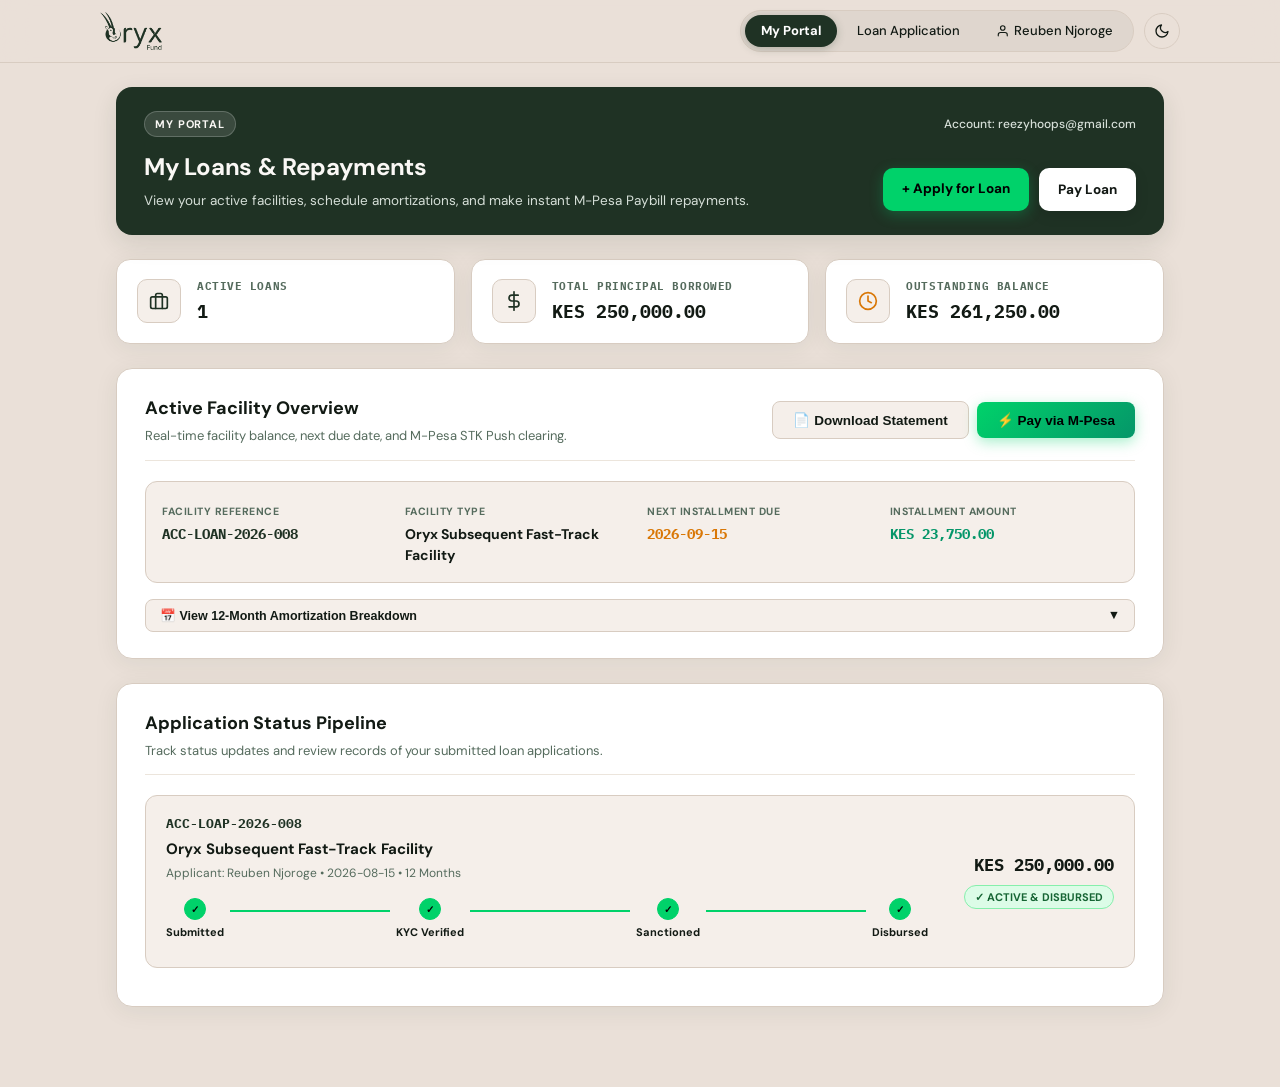
==== commit 3bd4d8be: "feat(admin): update official brand logo with dark/light mode switching and modularize admin controll" ====
--- a/index.html
+++ b/index.html
@@ -496,7 +496,7 @@
       document.getElementById('mpesaModalBackdrop').classList.remove('active');
     }
 
-    function handleTriggerMpesaStk(e) {
+    async function handleTriggerMpesaStk(e) {
       e.preventDefault();
       const phone = document.getElementById('mpesaPhoneInput').value.trim();
       const amt = Number(document.getElementById('mpesaAmountInput').value);
@@ -504,6 +504,12 @@
       document.getElementById('mpesaFormStage').style.display = 'none';
       document.getElementById('mpesaCountdownStage').style.display = 'block';
       document.getElementById('mpesaTargetPhoneDisplay').innerText = phone;
+
+      // Asynchronously trigger live Safaricom Daraja STK Push API
+      if (typeof OryxStorage !== 'undefined' && OryxStorage.triggerLiveMpesaStkPush) {
+        const facId = currentActiveLoan ? currentActiveLoan.facilityId : 'ACC-LOAN-2026-00001';
+        OryxStorage.triggerLiveMpesaStkPush(phone, amt, facId);
+      }
 
       let timer = 3;
       const countEl = document.getElementById('stkTimerCount');
